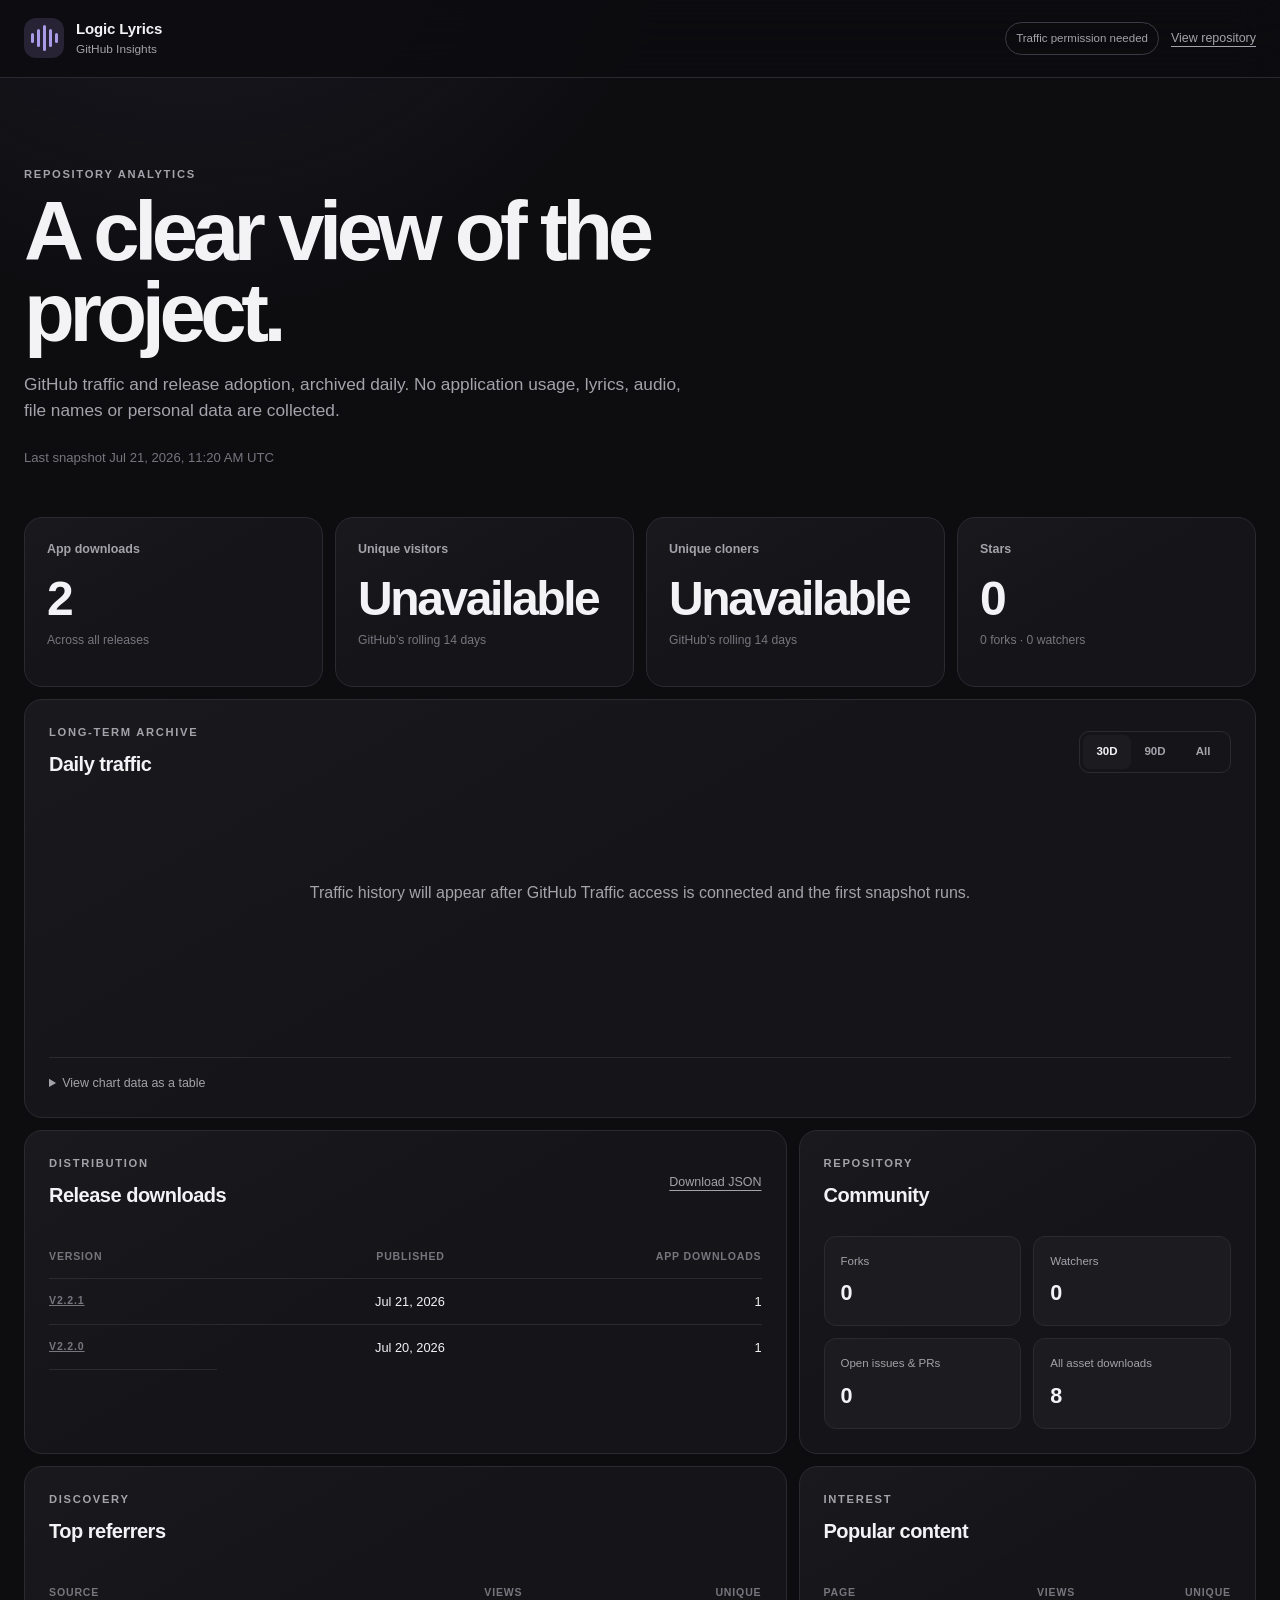
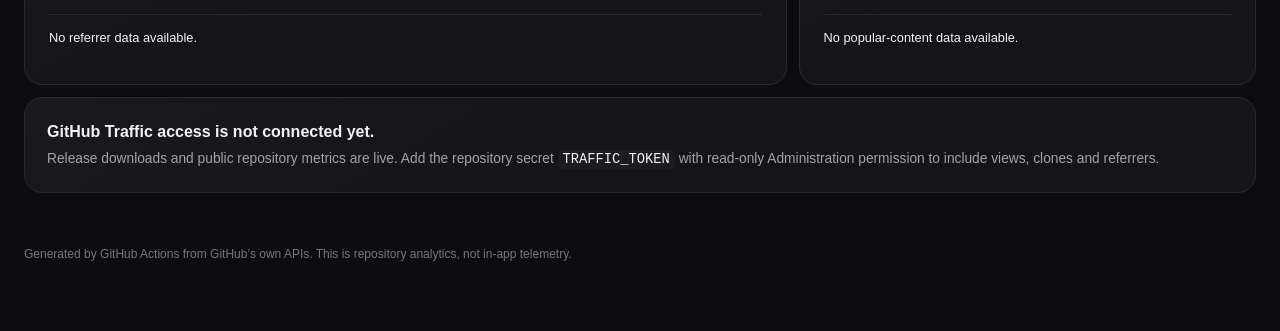
==== index.html @ 1751d68f "Update GitHub statistics" ====
<!DOCTYPE html>
<html lang="en">
<head>
  <meta charset="utf-8">
  <meta name="viewport" content="width=device-width, initial-scale=1">
  <meta name="color-scheme" content="dark light">
  <meta name="description" content="Privacy-safe GitHub statistics for Logic Lyrics.">
  <title>Logic Lyrics · GitHub Insights</title>
  <link rel="stylesheet" href="styles.css">
  <script src="dashboard.js" defer></script>
</head>
<body>
  <a class="skip-link" href="#content">Skip to dashboard</a>
  <header class="site-header">
    <div class="brand">
      <span class="brand-mark" aria-hidden="true"><i></i><i></i><i></i><i></i><i></i></span>
      <span>
        <strong>Logic Lyrics</strong>
        <small>GitHub Insights</small>
      </span>
    </div>
    <div class="header-actions">
      <span id="trafficStatus" class="status" role="status">Loading GitHub data…</span>
      <a id="repositoryLink" class="quiet-link" href="https://github.com/syb-illin/LogicLyrics">View repository</a>
    </div>
  </header>

  <main id="content">
    <section class="hero" aria-labelledby="dashboardTitle">
      <p class="eyebrow">Repository analytics</p>
      <h1 id="dashboardTitle">A clear view of the project.</h1>
      <p class="lede">GitHub traffic and release adoption, archived daily. No application usage, lyrics, audio, file names or personal data are collected.</p>
      <p id="lastUpdated" class="timestamp">Waiting for the first snapshot…</p>
    </section>

    <section class="metric-grid" aria-label="Current GitHub metrics">
      <article class="metric-card">
        <span class="metric-label">App downloads</span>
        <strong id="appDownloads" class="metric-value">—</strong>
        <span class="metric-note">Across all releases</span>
      </article>
      <article class="metric-card">
        <span class="metric-label">Unique visitors</span>
        <strong id="uniqueVisitors" class="metric-value">—</strong>
        <span class="metric-note">GitHub’s rolling 14 days</span>
      </article>
      <article class="metric-card">
        <span class="metric-label">Unique cloners</span>
        <strong id="uniqueCloners" class="metric-value">—</strong>
        <span class="metric-note">GitHub’s rolling 14 days</span>
      </article>
      <article class="metric-card">
        <span class="metric-label">Stars</span>
        <strong id="stars" class="metric-value">—</strong>
        <span id="communityNote" class="metric-note">Repository community</span>
      </article>
    </section>

    <section class="panel chart-panel" aria-labelledby="trafficHeading">
      <div class="panel-heading">
        <div>
          <p class="eyebrow">Long-term archive</p>
          <h2 id="trafficHeading">Daily traffic</h2>
        </div>
        <div class="range-control" role="group" aria-label="Traffic chart range">
          <button type="button" data-range="30" aria-pressed="true">30D</button>
          <button type="button" data-range="90" aria-pressed="false">90D</button>
          <button type="button" data-range="all" aria-pressed="false">All</button>
        </div>
      </div>
      <div id="chartEmpty" class="empty-state" hidden>
        Traffic history will appear after GitHub Traffic access is connected and the first snapshot runs.
      </div>
      <div id="chartContainer" class="chart-wrap">
        <svg id="trafficChart" viewBox="0 0 960 320" role="img" aria-labelledby="chartTitle chartDescription">
          <title id="chartTitle">Daily repository views and clones</title>
          <desc id="chartDescription">A line chart comparing GitHub page views with repository clones over time.</desc>
        </svg>
        <div class="legend" aria-hidden="true">
          <span><i class="legend-line views"></i>Views</span>
          <span><i class="legend-line clones"></i>Clones</span>
        </div>
      </div>
      <details class="data-details">
        <summary>View chart data as a table</summary>
        <div class="table-scroll">
          <table>
            <caption>Archived daily GitHub traffic</caption>
            <thead><tr><th scope="col">Date</th><th scope="col">Views</th><th scope="col">Unique visitors</th><th scope="col">Clones</th><th scope="col">Unique cloners</th></tr></thead>
            <tbody id="trafficDataRows"></tbody>
          </table>
        </div>
      </details>
    </section>

    <section class="split-grid">
      <article class="panel" aria-labelledby="releaseHeading">
        <div class="panel-heading">
          <div>
            <p class="eyebrow">Distribution</p>
            <h2 id="releaseHeading">Release downloads</h2>
          </div>
          <a class="quiet-link" href="data/dashboard.json" download>Download JSON</a>
        </div>
        <div class="table-scroll">
          <table>
            <caption class="visually-hidden">Application downloads by GitHub release</caption>
            <thead><tr><th scope="col">Version</th><th scope="col">Published</th><th scope="col">App downloads</th></tr></thead>
            <tbody id="releaseRows"></tbody>
          </table>
        </div>
      </article>

      <article class="panel" aria-labelledby="communityHeading">
        <div class="panel-heading">
          <div>
            <p class="eyebrow">Repository</p>
            <h2 id="communityHeading">Community</h2>
          </div>
        </div>
        <dl class="definition-grid">
          <div><dt>Forks</dt><dd id="forks">—</dd></div>
          <div><dt>Watchers</dt><dd id="watchers">—</dd></div>
          <div><dt>Open issues &amp; PRs</dt><dd id="openIssues">—</dd></div>
          <div><dt>All asset downloads</dt><dd id="allDownloads">—</dd></div>
        </dl>
      </article>
    </section>

    <section class="split-grid">
      <article class="panel" aria-labelledby="referrerHeading">
        <div class="panel-heading"><div><p class="eyebrow">Discovery</p><h2 id="referrerHeading">Top referrers</h2></div></div>
        <div class="table-scroll">
          <table>
            <caption class="visually-hidden">Top sources sending visitors to the repository</caption>
            <thead><tr><th scope="col">Source</th><th scope="col">Views</th><th scope="col">Unique</th></tr></thead>
            <tbody id="referrerRows"></tbody>
          </table>
        </div>
      </article>

      <article class="panel" aria-labelledby="contentHeading">
        <div class="panel-heading"><div><p class="eyebrow">Interest</p><h2 id="contentHeading">Popular content</h2></div></div>
        <div class="table-scroll">
          <table>
            <caption class="visually-hidden">Most viewed repository pages</caption>
            <thead><tr><th scope="col">Page</th><th scope="col">Views</th><th scope="col">Unique</th></tr></thead>
            <tbody id="pathRows"></tbody>
          </table>
        </div>
      </article>
    </section>

    <aside id="permissionNotice" class="notice" hidden aria-labelledby="permissionTitle">
      <div>
        <strong id="permissionTitle">GitHub Traffic access is not connected yet.</strong>
        <p>Release downloads and public repository metrics are live. Add the repository secret <code>TRAFFIC_TOKEN</code> with read-only Administration permission to include views, clones and referrers.</p>
      </div>
    </aside>
  </main>

  <footer>
    <p>Generated by GitHub Actions from GitHub’s own APIs. This is repository analytics, not in-app telemetry.</p>
  </footer>

  <noscript><p class="noscript">JavaScript is required to render the dashboard. The raw metrics remain available in <a href="data/dashboard.json">dashboard.json</a>.</p></noscript>
</body>
</html>
---- styles.css ----
:root {
  color-scheme: dark;
  --background: #0d0d10;
  --surface: #151519;
  --surface-raised: #1b1b20;
  --line: #2a2a31;
  --line-strong: #3b3b44;
  --text: #f3f2f4;
  --muted: #a4a2aa;
  --subtle: #77757e;
  --accent: #a99be8;
  --accent-soft: #272335;
  --second: #8aadb2;
  --focus: #d7d0ff;
  --radius: 18px;
  --max-width: 1240px;
  font-family: Inter, ui-sans-serif, -apple-system, BlinkMacSystemFont, "SF Pro Text", "Segoe UI", sans-serif;
  font-synthesis: none;
}

* { box-sizing: border-box; }
html { background: var(--background); }
body {
  margin: 0;
  min-width: 320px;
  background:
    radial-gradient(circle at 15% -10%, rgba(169, 155, 232, .11), transparent 32rem),
    var(--background);
  color: var(--text);
  line-height: 1.5;
}
a { color: inherit; }
button, a { -webkit-tap-highlight-color: transparent; }
:focus-visible { outline: 3px solid var(--focus); outline-offset: 3px; }

.skip-link {
  position: fixed;
  z-index: 20;
  top: 12px;
  left: 12px;
  padding: 10px 14px;
  transform: translateY(-160%);
  border-radius: 10px;
  background: var(--text);
  color: var(--background);
}
.skip-link:focus { transform: translateY(0); }

.site-header {
  display: flex;
  align-items: center;
  justify-content: space-between;
  min-height: 78px;
  padding: 0 max(24px, calc((100vw - var(--max-width)) / 2));
  border-bottom: 1px solid var(--line);
  background: rgba(13, 13, 16, .84);
  backdrop-filter: blur(20px);
}
.brand, .header-actions { display: flex; align-items: center; gap: 12px; }
.brand strong, .brand small { display: block; }
.brand strong { font-size: .94rem; letter-spacing: -.01em; }
.brand small { color: var(--muted); font-size: .74rem; }
.brand-mark {
  display: flex;
  align-items: center;
  justify-content: center;
  gap: 3px;
  width: 40px;
  height: 40px;
  border-radius: 12px;
  background: var(--accent-soft);
}
.brand-mark i { display: block; width: 3px; border-radius: 3px; background: var(--accent); }
.brand-mark i:nth-child(1), .brand-mark i:nth-child(5) { height: 10px; }
.brand-mark i:nth-child(2), .brand-mark i:nth-child(4) { height: 18px; }
.brand-mark i:nth-child(3) { height: 26px; }

main { width: min(calc(100% - 48px), var(--max-width)); margin: 0 auto; }
.hero { max-width: 760px; padding: 88px 0 50px; }
.eyebrow {
  margin: 0 0 8px;
  color: var(--muted);
  font-size: .7rem;
  font-weight: 700;
  letter-spacing: .15em;
  text-transform: uppercase;
}
h1, h2, p { margin-top: 0; }
h1 { margin-bottom: 18px; font-size: clamp(2.5rem, 7vw, 5.2rem); line-height: .98; letter-spacing: -.065em; }
h2 { margin-bottom: 0; font-size: 1.25rem; letter-spacing: -.025em; }
.lede { max-width: 680px; margin-bottom: 24px; color: var(--muted); font-size: 1.08rem; }
.timestamp { margin: 0; color: var(--subtle); font-size: .82rem; }

.metric-grid { display: grid; grid-template-columns: repeat(4, 1fr); gap: 12px; margin-bottom: 12px; }
.metric-card, .panel, .notice {
  border: 1px solid var(--line);
  border-radius: var(--radius);
  background: linear-gradient(150deg, rgba(255, 255, 255, .02), transparent 48%), var(--surface);
}
.metric-card { min-height: 170px; padding: 22px; }
.metric-label, .metric-note { display: block; }
.metric-label { color: var(--muted); font-size: .78rem; font-weight: 650; }
.metric-value { display: block; margin: 16px 0 8px; font-size: clamp(2rem, 4vw, 3rem); line-height: 1; letter-spacing: -.05em; }
.metric-note { color: var(--subtle); font-size: .76rem; }

.panel { padding: 24px; }
.chart-panel { margin-bottom: 12px; }
.panel-heading { display: flex; align-items: center; justify-content: space-between; gap: 20px; margin-bottom: 26px; }
.quiet-link { color: var(--muted); font-size: .78rem; text-underline-offset: 4px; }
.quiet-link:hover { color: var(--text); }
.status {
  padding: 7px 10px;
  border: 1px solid var(--line-strong);
  border-radius: 999px;
  color: var(--muted);
  font-size: .72rem;
  white-space: nowrap;
}
.status.connected { border-color: #55515f; color: var(--text); }

.range-control { display: flex; padding: 3px; border: 1px solid var(--line); border-radius: 10px; }
.range-control button {
  min-width: 48px;
  min-height: 34px;
  border: 0;
  border-radius: 7px;
  background: transparent;
  color: var(--muted);
  cursor: pointer;
  font: inherit;
  font-size: .72rem;
  font-weight: 700;
}
.range-control button[aria-pressed="true"] { background: var(--surface-raised); color: var(--text); }
.chart-wrap { min-height: 330px; }
#trafficChart { display: block; width: 100%; height: auto; overflow: visible; }
.grid-line { stroke: var(--line); stroke-width: 1; }
.axis-label { fill: var(--subtle); font-size: 12px; }
.traffic-line { fill: none; stroke-linecap: round; stroke-linejoin: round; stroke-width: 3; vector-effect: non-scaling-stroke; }
.traffic-line.views { stroke: var(--accent); }
.traffic-line.clones { stroke: var(--second); }
.legend { display: flex; justify-content: center; gap: 22px; color: var(--muted); font-size: .75rem; }
.legend span { display: inline-flex; align-items: center; gap: 7px; }
.legend-line { width: 18px; height: 3px; border-radius: 3px; }
.legend-line.views { background: var(--accent); }
.legend-line.clones { background: var(--second); }
.empty-state { min-height: 230px; padding: 76px 24px; color: var(--muted); text-align: center; }

.split-grid { display: grid; grid-template-columns: 1.25fr .75fr; gap: 12px; margin-bottom: 12px; }
.definition-grid { display: grid; grid-template-columns: 1fr 1fr; gap: 12px; margin: 0; }
.definition-grid div { padding: 16px; border: 1px solid var(--line); border-radius: 12px; background: var(--surface-raised); }
.definition-grid dt { color: var(--muted); font-size: .72rem; }
.definition-grid dd { margin: 7px 0 0; font-size: 1.35rem; font-weight: 700; letter-spacing: -.04em; }

.table-scroll { overflow-x: auto; }
table { width: 100%; border-collapse: collapse; font-size: .8rem; }
caption { padding: 8px; text-align: left; }
th { color: var(--subtle); font-size: .66rem; letter-spacing: .08em; text-transform: uppercase; }
th, td { padding: 13px 10px; border-bottom: 1px solid var(--line); text-align: right; white-space: nowrap; }
th:first-child, td:first-child { padding-left: 0; text-align: left; }
th:last-child, td:last-child { padding-right: 0; }
tbody tr:last-child td { border-bottom: 0; }
td a { text-decoration-color: var(--line-strong); text-underline-offset: 4px; }
.data-details { margin-top: 22px; border-top: 1px solid var(--line); padding-top: 16px; }
.data-details summary { color: var(--muted); cursor: pointer; font-size: .78rem; }

.notice { display: flex; gap: 20px; margin: 12px 0; padding: 22px; }
.notice strong { display: block; margin-bottom: 5px; }
.notice p { margin: 0; color: var(--muted); font-size: .86rem; }
code { padding: 2px 5px; border-radius: 5px; background: var(--surface-raised); color: var(--text); }
footer { width: min(calc(100% - 48px), var(--max-width)); margin: 0 auto; padding: 40px 0 56px; color: var(--subtle); font-size: .75rem; }
.noscript { margin: 20px; padding: 16px; border: 1px solid var(--line); }
.visually-hidden { position: absolute; width: 1px; height: 1px; padding: 0; margin: -1px; overflow: hidden; clip: rect(0, 0, 0, 0); white-space: nowrap; border: 0; }

@media (max-width: 880px) {
  .metric-grid { grid-template-columns: repeat(2, 1fr); }
  .split-grid { grid-template-columns: 1fr; }
}
@media (max-width: 620px) {
  .site-header { align-items: flex-start; padding: 16px 20px; }
  .header-actions { align-items: flex-end; flex-direction: column; }
  main, footer { width: min(calc(100% - 28px), var(--max-width)); }
  .hero { padding-top: 64px; }
  .metric-grid { grid-template-columns: 1fr; }
  .metric-card { min-height: 140px; }
  .panel { padding: 18px; }
  .panel-heading { align-items: flex-start; }
  .definition-grid { grid-template-columns: 1fr; }
}
@media (prefers-reduced-motion: reduce) {
  *, *::before, *::after { scroll-behavior: auto !important; transition: none !important; animation: none !important; }
}
@media (prefers-contrast: more) {
  :root { --line: #64646e; --muted: #cfccd3; --subtle: #b5b2ba; }
}
@media print {
  :root { color-scheme: light; --background: #fff; --surface: #fff; --surface-raised: #f5f5f5; --line: #ccc; --text: #111; --muted: #444; --subtle: #666; }
  body { background: #fff; }
  .site-header { position: static; background: #fff; }
  .range-control, .quiet-link { display: none; }
}
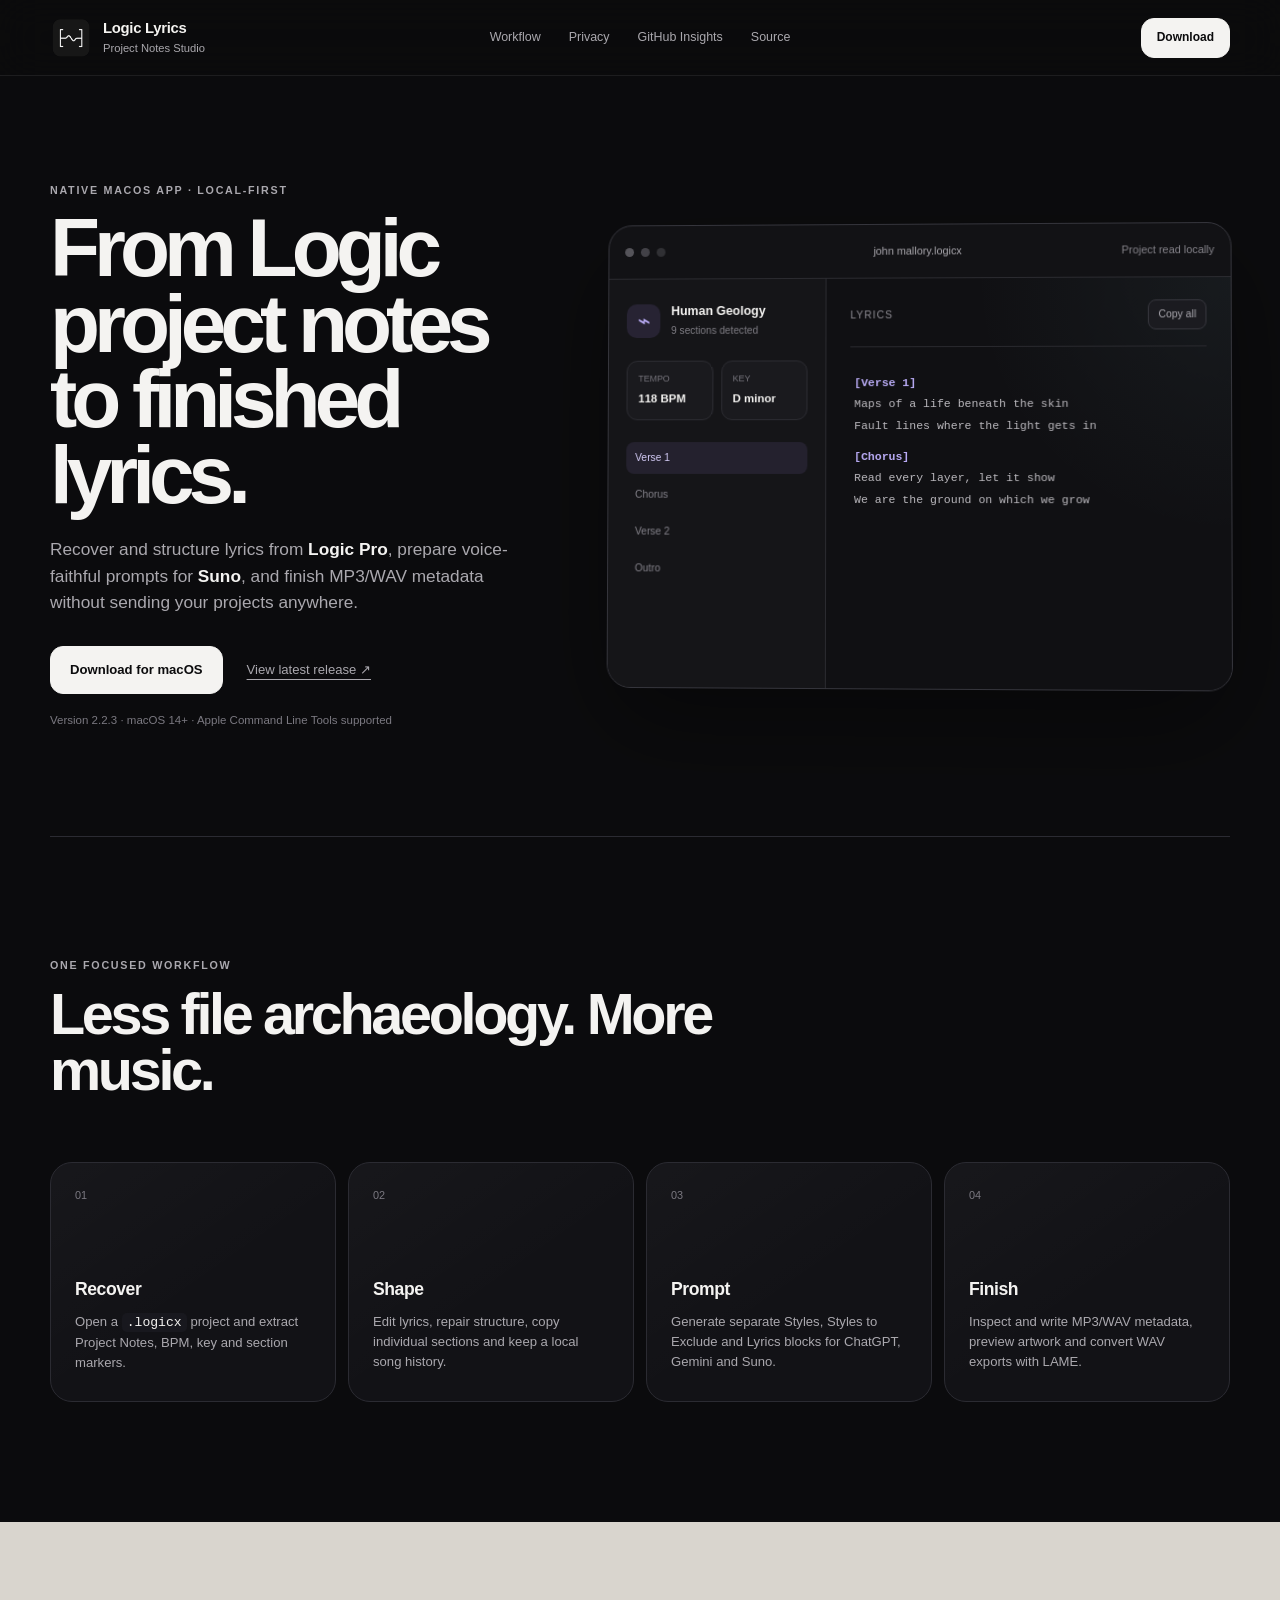
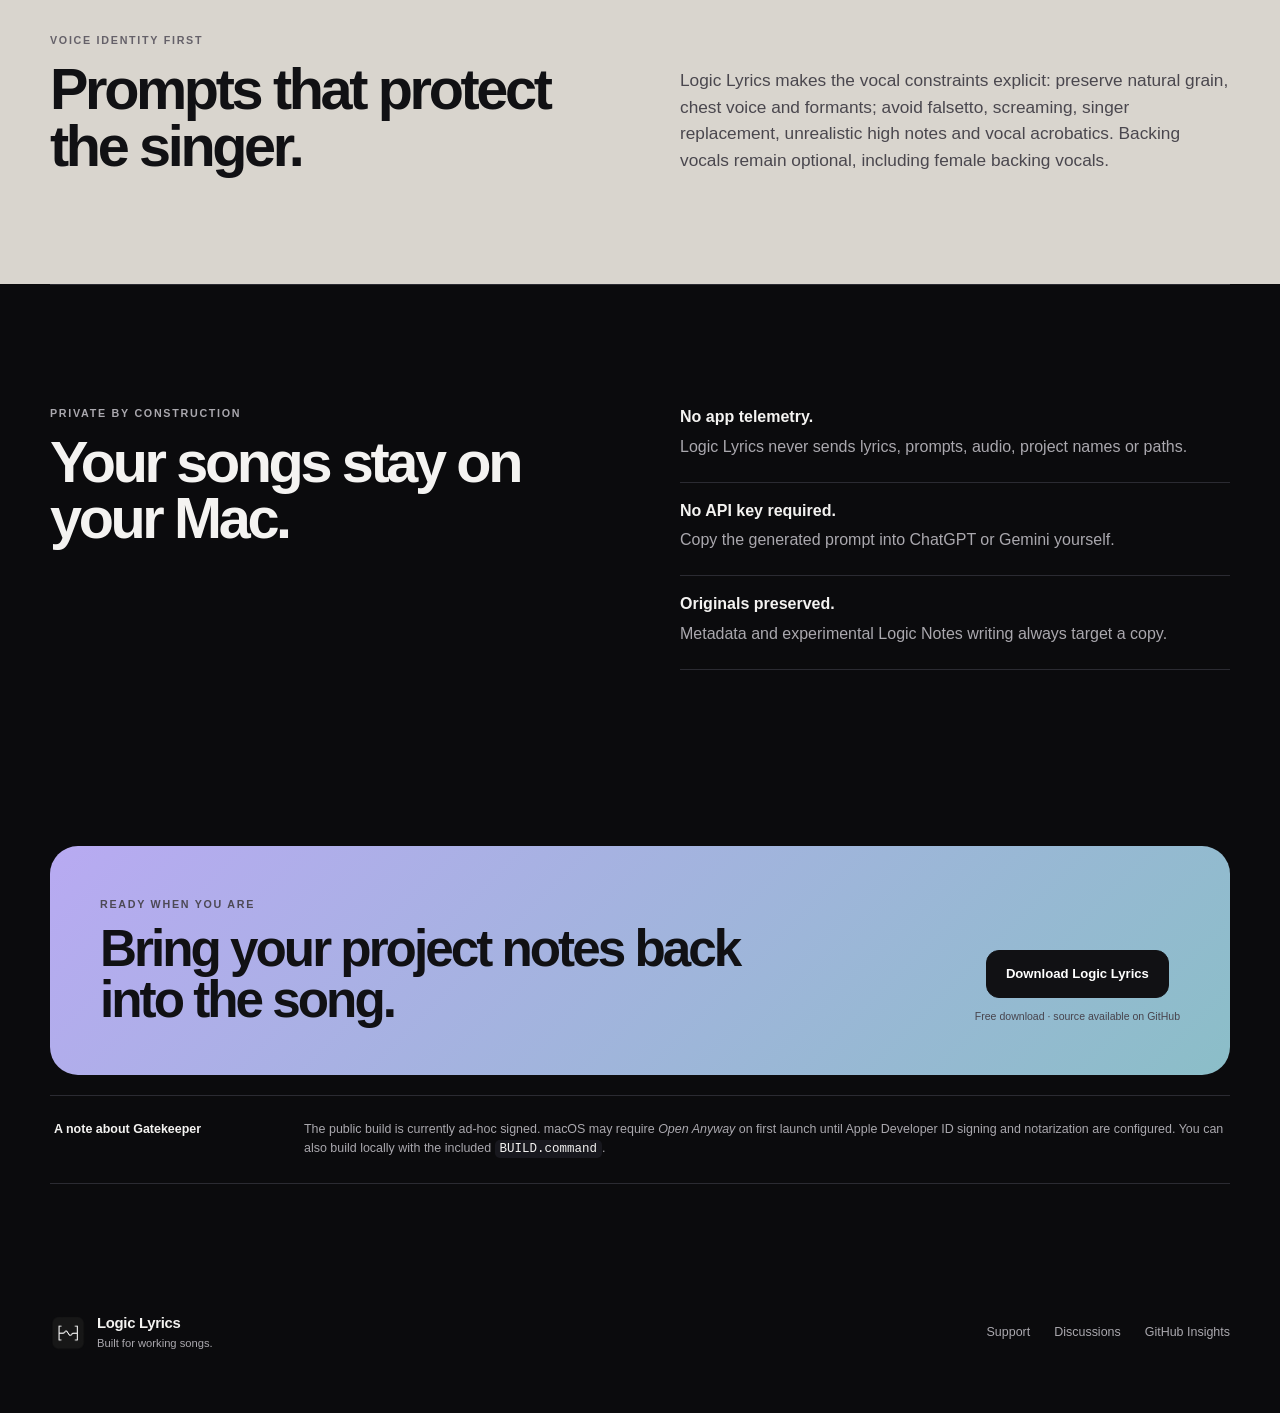
==== commit 798d3517: "Update GitHub statistics" ====
--- a/index.html
+++ b/index.html
@@ -1,168 +1,147 @@
-<!DOCTYPE html>
+<!doctype html>
 <html lang="en">
 <head>
   <meta charset="utf-8">
   <meta name="viewport" content="width=device-width, initial-scale=1">
-  <meta name="color-scheme" content="dark light">
-  <meta name="description" content="Privacy-safe GitHub statistics for Logic Lyrics.">
-  <title>Logic Lyrics · GitHub Insights</title>
-  <link rel="stylesheet" href="styles.css">
-  <script src="dashboard.js" defer></script>
+  <meta name="theme-color" content="#0b0b0d">
+  <meta name="description" content="Logic Lyrics is a private, native macOS studio for recovering and structuring Logic Pro project notes, preparing Suno prompts, and tagging audio exports.">
+  <meta property="og:type" content="website">
+  <meta property="og:title" content="Logic Lyrics — Project Notes Studio for macOS">
+  <meta property="og:description" content="Recover lyrics from Logic Pro projects, prepare voice-faithful Suno prompts, and finish MP3/WAV metadata locally.">
+  <meta property="og:url" content="https://syb-illin.github.io/LogicLyrics/">
+  <meta property="og:image" content="https://syb-illin.github.io/LogicLyrics/assets/social-preview.png">
+  <meta name="twitter:card" content="summary_large_image">
+  <title>Logic Lyrics — Project Notes Studio for macOS</title>
+  <link rel="icon" href="assets/app-icon.png">
+  <link rel="stylesheet" href="product.css">
+  <script type="application/ld+json">
+  {
+    "@context": "https://schema.org",
+    "@type": "SoftwareApplication",
+    "name": "Logic Lyrics",
+    "applicationCategory": "MultimediaApplication",
+    "operatingSystem": "macOS 14 or later",
+    "softwareVersion": "2.2.3",
+    "downloadUrl": "https://github.com/syb-illin/LogicLyrics/releases/latest/download/LogicLyrics.app.zip",
+    "codeRepository": "https://github.com/syb-illin/LogicLyrics",
+    "description": "A native macOS studio for Logic Pro project notes, lyrics, Suno prompts, and audio metadata."
+  }
+  </script>
 </head>
 <body>
-  <a class="skip-link" href="#content">Skip to dashboard</a>
+  <a class="skip-link" href="#main">Skip to content</a>
+
   <header class="site-header">
-    <div class="brand">
-      <span class="brand-mark" aria-hidden="true"><i></i><i></i><i></i><i></i><i></i></span>
-      <span>
-        <strong>Logic Lyrics</strong>
-        <small>GitHub Insights</small>
-      </span>
-    </div>
-    <div class="header-actions">
-      <span id="trafficStatus" class="status" role="status">Loading GitHub data…</span>
-      <a id="repositoryLink" class="quiet-link" href="https://github.com/syb-illin/LogicLyrics">View repository</a>
-    </div>
+    <a class="brand" href="#top" aria-label="Logic Lyrics home">
+      <img src="assets/app-icon.png" alt="" width="42" height="42">
+      <span><strong>Logic Lyrics</strong><small>Project Notes Studio</small></span>
+    </a>
+    <nav aria-label="Primary navigation">
+      <a href="#workflow">Workflow</a>
+      <a href="#privacy">Privacy</a>
+      <a href="stats/">GitHub Insights</a>
+      <a href="https://github.com/syb-illin/LogicLyrics">Source</a>
+    </nav>
+    <a class="button button-small" href="https://github.com/syb-illin/LogicLyrics/releases/latest/download/LogicLyrics.app.zip">Download</a>
   </header>
 
-  <main id="content">
-    <section class="hero" aria-labelledby="dashboardTitle">
-      <p class="eyebrow">Repository analytics</p>
-      <h1 id="dashboardTitle">A clear view of the project.</h1>
-      <p class="lede">GitHub traffic and release adoption, archived daily. No application usage, lyrics, audio, file names or personal data are collected.</p>
-      <p id="lastUpdated" class="timestamp">Waiting for the first snapshot…</p>
+  <main id="main">
+    <section id="top" class="hero" aria-labelledby="hero-title">
+      <div class="hero-copy">
+        <p class="eyebrow">Native macOS app · local-first</p>
+        <h1 id="hero-title">From Logic project notes to finished lyrics.</h1>
+        <p class="lede">Recover and structure lyrics from <strong>Logic Pro</strong>, prepare voice-faithful prompts for <strong>Suno</strong>, and finish MP3/WAV metadata without sending your projects anywhere.</p>
+        <div class="hero-actions">
+          <a class="button" href="https://github.com/syb-illin/LogicLyrics/releases/latest/download/LogicLyrics.app.zip">Download for macOS</a>
+          <a class="text-link" href="https://github.com/syb-illin/LogicLyrics/releases/latest">View latest release <span aria-hidden="true">↗</span></a>
+        </div>
+        <p class="requirements">Version 2.2.3 · macOS 14+ · Apple Command Line Tools supported</p>
+      </div>
+
+      <div class="studio-preview" aria-label="Logic Lyrics workflow preview">
+        <div class="preview-toolbar">
+          <span class="traffic-lights" aria-hidden="true"><i></i><i></i><i></i></span>
+          <span>john mallory.logicx</span>
+          <span class="project-state">Project read locally</span>
+        </div>
+        <div class="preview-grid">
+          <div class="project-panel">
+            <div class="project-head">
+              <span class="project-icon" aria-hidden="true">⌁</span>
+              <div><strong>Human Geology</strong><small>9 sections detected</small></div>
+            </div>
+            <dl>
+              <div><dt>Tempo</dt><dd>118 BPM</dd></div>
+              <div><dt>Key</dt><dd>D minor</dd></div>
+            </dl>
+            <div class="section-list" aria-hidden="true">
+              <span class="active">Verse 1</span><span>Chorus</span><span>Verse 2</span><span>Outro</span>
+            </div>
+          </div>
+          <div class="lyrics-panel">
+            <div class="panel-label"><span>Lyrics</span><span class="mock-button" aria-hidden="true">Copy all</span></div>
+            <div class="lyric-lines" aria-hidden="true">
+              <strong>[Verse 1]</strong>
+              <span>Maps of a life beneath the skin</span>
+              <span>Fault lines where the light gets in</span>
+              <span class="space"></span>
+              <strong>[Chorus]</strong>
+              <span>Read every layer, let it show</span>
+              <span>We are the ground on which we grow</span>
+            </div>
+          </div>
+        </div>
+      </div>
     </section>
 
-    <section class="metric-grid" aria-label="Current GitHub metrics">
-      <article class="metric-card">
-        <span class="metric-label">App downloads</span>
-        <strong id="appDownloads" class="metric-value">—</strong>
-        <span class="metric-note">Across all releases</span>
-      </article>
-      <article class="metric-card">
-        <span class="metric-label">Unique visitors</span>
-        <strong id="uniqueVisitors" class="metric-value">—</strong>
-        <span class="metric-note">GitHub’s rolling 14 days</span>
-      </article>
-      <article class="metric-card">
-        <span class="metric-label">Unique cloners</span>
-        <strong id="uniqueCloners" class="metric-value">—</strong>
-        <span class="metric-note">GitHub’s rolling 14 days</span>
-      </article>
-      <article class="metric-card">
-        <span class="metric-label">Stars</span>
-        <strong id="stars" class="metric-value">—</strong>
-        <span id="communityNote" class="metric-note">Repository community</span>
-      </article>
+    <section id="workflow" class="section" aria-labelledby="workflow-title">
+      <p class="eyebrow">One focused workflow</p>
+      <h2 id="workflow-title">Less file archaeology. More music.</h2>
+      <div class="feature-grid">
+        <article><span class="index">01</span><h3>Recover</h3><p>Open a <code>.logicx</code> project and extract Project Notes, BPM, key and section markers.</p></article>
+        <article><span class="index">02</span><h3>Shape</h3><p>Edit lyrics, repair structure, copy individual sections and keep a local song history.</p></article>
+        <article><span class="index">03</span><h3>Prompt</h3><p>Generate separate Styles, Styles to Exclude and Lyrics blocks for ChatGPT, Gemini and Suno.</p></article>
+        <article><span class="index">04</span><h3>Finish</h3><p>Inspect and write MP3/WAV metadata, preview artwork and convert WAV exports with LAME.</p></article>
+      </div>
     </section>
 
-    <section class="panel chart-panel" aria-labelledby="trafficHeading">
-      <div class="panel-heading">
-        <div>
-          <p class="eyebrow">Long-term archive</p>
-          <h2 id="trafficHeading">Daily traffic</h2>
-        </div>
-        <div class="range-control" role="group" aria-label="Traffic chart range">
-          <button type="button" data-range="30" aria-pressed="true">30D</button>
-          <button type="button" data-range="90" aria-pressed="false">90D</button>
-          <button type="button" data-range="all" aria-pressed="false">All</button>
-        </div>
+    <section class="voice-section" aria-labelledby="voice-title">
+      <div>
+        <p class="eyebrow">Voice identity first</p>
+        <h2 id="voice-title">Prompts that protect the singer.</h2>
       </div>
-      <div id="chartEmpty" class="empty-state" hidden>
-        Traffic history will appear after GitHub Traffic access is connected and the first snapshot runs.
-      </div>
-      <div id="chartContainer" class="chart-wrap">
-        <svg id="trafficChart" viewBox="0 0 960 320" role="img" aria-labelledby="chartTitle chartDescription">
-          <title id="chartTitle">Daily repository views and clones</title>
-          <desc id="chartDescription">A line chart comparing GitHub page views with repository clones over time.</desc>
-        </svg>
-        <div class="legend" aria-hidden="true">
-          <span><i class="legend-line views"></i>Views</span>
-          <span><i class="legend-line clones"></i>Clones</span>
-        </div>
-      </div>
-      <details class="data-details">
-        <summary>View chart data as a table</summary>
-        <div class="table-scroll">
-          <table>
-            <caption>Archived daily GitHub traffic</caption>
-            <thead><tr><th scope="col">Date</th><th scope="col">Views</th><th scope="col">Unique visitors</th><th scope="col">Clones</th><th scope="col">Unique cloners</th></tr></thead>
-            <tbody id="trafficDataRows"></tbody>
-          </table>
-        </div>
-      </details>
+      <p>Logic Lyrics makes the vocal constraints explicit: preserve natural grain, chest voice and formants; avoid falsetto, screaming, singer replacement, unrealistic high notes and vocal acrobatics. Backing vocals remain optional, including female backing vocals.</p>
     </section>
 
-    <section class="split-grid">
-      <article class="panel" aria-labelledby="releaseHeading">
-        <div class="panel-heading">
-          <div>
-            <p class="eyebrow">Distribution</p>
-            <h2 id="releaseHeading">Release downloads</h2>
-          </div>
-          <a class="quiet-link" href="data/dashboard.json" download>Download JSON</a>
-        </div>
-        <div class="table-scroll">
-          <table>
-            <caption class="visually-hidden">Application downloads by GitHub release</caption>
-            <thead><tr><th scope="col">Version</th><th scope="col">Published</th><th scope="col">App downloads</th></tr></thead>
-            <tbody id="releaseRows"></tbody>
-          </table>
-        </div>
-      </article>
-
-      <article class="panel" aria-labelledby="communityHeading">
-        <div class="panel-heading">
-          <div>
-            <p class="eyebrow">Repository</p>
-            <h2 id="communityHeading">Community</h2>
-          </div>
-        </div>
-        <dl class="definition-grid">
-          <div><dt>Forks</dt><dd id="forks">—</dd></div>
-          <div><dt>Watchers</dt><dd id="watchers">—</dd></div>
-          <div><dt>Open issues &amp; PRs</dt><dd id="openIssues">—</dd></div>
-          <div><dt>All asset downloads</dt><dd id="allDownloads">—</dd></div>
-        </dl>
-      </article>
+    <section id="privacy" class="section privacy" aria-labelledby="privacy-title">
+      <div>
+        <p class="eyebrow">Private by construction</p>
+        <h2 id="privacy-title">Your songs stay on your Mac.</h2>
+      </div>
+      <div class="privacy-list">
+        <p><strong>No app telemetry.</strong> Logic Lyrics never sends lyrics, prompts, audio, project names or paths.</p>
+        <p><strong>No API key required.</strong> Copy the generated prompt into ChatGPT or Gemini yourself.</p>
+        <p><strong>Originals preserved.</strong> Metadata and experimental Logic Notes writing always target a copy.</p>
+      </div>
     </section>
 
-    <section class="split-grid">
-      <article class="panel" aria-labelledby="referrerHeading">
-        <div class="panel-heading"><div><p class="eyebrow">Discovery</p><h2 id="referrerHeading">Top referrers</h2></div></div>
-        <div class="table-scroll">
-          <table>
-            <caption class="visually-hidden">Top sources sending visitors to the repository</caption>
-            <thead><tr><th scope="col">Source</th><th scope="col">Views</th><th scope="col">Unique</th></tr></thead>
-            <tbody id="referrerRows"></tbody>
-          </table>
-        </div>
-      </article>
-
-      <article class="panel" aria-labelledby="contentHeading">
-        <div class="panel-heading"><div><p class="eyebrow">Interest</p><h2 id="contentHeading">Popular content</h2></div></div>
-        <div class="table-scroll">
-          <table>
-            <caption class="visually-hidden">Most viewed repository pages</caption>
-            <thead><tr><th scope="col">Page</th><th scope="col">Views</th><th scope="col">Unique</th></tr></thead>
-            <tbody id="pathRows"></tbody>
-          </table>
-        </div>
-      </article>
+    <section class="download-card" aria-labelledby="download-title">
+      <div><p class="eyebrow">Ready when you are</p><h2 id="download-title">Bring your project notes back into the song.</h2></div>
+      <div class="download-actions">
+        <a class="button button-light" href="https://github.com/syb-illin/LogicLyrics/releases/latest/download/LogicLyrics.app.zip">Download Logic Lyrics</a>
+        <small>Free download · source available on GitHub</small>
+      </div>
     </section>
 
-    <aside id="permissionNotice" class="notice" hidden aria-labelledby="permissionTitle">
-      <div>
-        <strong id="permissionTitle">GitHub Traffic access is not connected yet.</strong>
-        <p>Release downloads and public repository metrics are live. Add the repository secret <code>TRAFFIC_TOKEN</code> with read-only Administration permission to include views, clones and referrers.</p>
-      </div>
+    <aside class="gatekeeper-note" aria-labelledby="gatekeeper-title">
+      <strong id="gatekeeper-title">A note about Gatekeeper</strong>
+      <p>The public build is currently ad-hoc signed. macOS may require <em>Open Anyway</em> on first launch until Apple Developer ID signing and notarization are configured. You can also build locally with the included <code>BUILD.command</code>.</p>
     </aside>
   </main>
 
   <footer>
-    <p>Generated by GitHub Actions from GitHub’s own APIs. This is repository analytics, not in-app telemetry.</p>
+    <div class="brand footer-brand"><img src="assets/app-icon.png" alt="" width="36" height="36"><span><strong>Logic Lyrics</strong><small>Built for working songs.</small></span></div>
+    <div class="footer-links"><a href="https://github.com/syb-illin/LogicLyrics/issues">Support</a><a href="https://github.com/syb-illin/LogicLyrics/discussions">Discussions</a><a href="stats/">GitHub Insights</a></div>
   </footer>
-
-  <noscript><p class="noscript">JavaScript is required to render the dashboard. The raw metrics remain available in <a href="data/dashboard.json">dashboard.json</a>.</p></noscript>
 </body>
 </html>
--- a/product.css
+++ b/product.css
@@ -0,0 +1,148 @@
+:root {
+  color-scheme: dark;
+  --bg: #0b0b0d;
+  --surface: #121216;
+  --surface-2: #18181e;
+  --line: #2b2b32;
+  --text: #f4f3f1;
+  --muted: #aaa8ae;
+  --quiet: #7b7981;
+  --violet: #b9abf5;
+  --cyan: #8fc6d0;
+  --focus: #ded7ff;
+  --radius: 22px;
+  --max: 1180px;
+  font-family: Inter, ui-sans-serif, -apple-system, BlinkMacSystemFont, "SF Pro Text", "Segoe UI", sans-serif;
+  font-synthesis: none;
+}
+
+* { box-sizing: border-box; }
+html { background: var(--bg); scroll-behavior: smooth; }
+body { margin: 0; min-width: 320px; background: var(--bg); color: var(--text); line-height: 1.55; }
+a { color: inherit; }
+button, a { -webkit-tap-highlight-color: transparent; }
+:focus-visible { outline: 3px solid var(--focus); outline-offset: 4px; }
+
+.skip-link { position: fixed; z-index: 20; top: 12px; left: 12px; padding: 10px 14px; transform: translateY(-180%); border-radius: 10px; background: var(--text); color: var(--bg); }
+.skip-link:focus { transform: translateY(0); }
+
+.site-header { position: sticky; z-index: 10; top: 0; display: grid; grid-template-columns: 1fr auto 1fr; align-items: center; min-height: 76px; padding: 0 max(24px, calc((100vw - var(--max)) / 2)); border-bottom: 1px solid rgba(255,255,255,.08); background: rgba(11,11,13,.82); backdrop-filter: blur(22px); }
+.brand { display: inline-flex; align-items: center; gap: 11px; width: fit-content; text-decoration: none; }
+.brand img { border-radius: 11px; }
+.brand strong, .brand small { display: block; }
+.brand strong { font-size: .93rem; letter-spacing: -.02em; }
+.brand small { color: var(--muted); font-size: .7rem; }
+nav { display: flex; gap: 28px; }
+nav a, .footer-links a { color: var(--muted); font-size: .78rem; text-decoration: none; }
+nav a:hover, .footer-links a:hover { color: var(--text); }
+.site-header > .button { justify-self: end; }
+
+main, footer { width: min(calc(100% - 48px), var(--max)); margin: 0 auto; }
+.hero { display: grid; grid-template-columns: .88fr 1.12fr; align-items: center; gap: 64px; min-height: 760px; padding: 90px 0; }
+.hero::before { position: absolute; z-index: -1; top: 20px; left: 50%; width: min(900px, 80vw); height: 520px; transform: translateX(-25%); border-radius: 50%; background: radial-gradient(circle, rgba(185,171,245,.105), transparent 64%); content: ""; filter: blur(12px); }
+.eyebrow { margin: 0 0 12px; color: var(--muted); font-size: .67rem; font-weight: 760; letter-spacing: .16em; text-transform: uppercase; }
+h1, h2, h3, p { margin-top: 0; }
+h1 { max-width: 600px; margin-bottom: 24px; font-size: clamp(3.3rem, 6.4vw, 6.3rem); line-height: .92; letter-spacing: -.073em; }
+h2 { max-width: 760px; margin-bottom: 0; font-size: clamp(2.2rem, 4.5vw, 4.25rem); line-height: .98; letter-spacing: -.058em; }
+h3 { margin-bottom: 8px; font-size: 1.1rem; letter-spacing: -.025em; }
+.lede { max-width: 575px; margin-bottom: 30px; color: var(--muted); font-size: 1.08rem; }
+.lede strong { color: var(--text); font-weight: 620; }
+.hero-actions { display: flex; align-items: center; gap: 24px; }
+.button { display: inline-flex; align-items: center; justify-content: center; min-height: 48px; padding: 0 19px; border: 1px solid var(--text); border-radius: 13px; background: var(--text); color: var(--bg); font-size: .82rem; font-weight: 760; text-decoration: none; transition: transform .18s ease, background .18s ease; }
+.button:hover { transform: translateY(-2px); background: #fff; }
+.button-small { min-height: 40px; padding: 0 15px; font-size: .75rem; }
+.text-link { color: var(--muted); font-size: .82rem; text-underline-offset: 5px; }
+.requirements { margin: 18px 0 0; color: var(--quiet); font-size: .72rem; }
+
+.studio-preview { overflow: hidden; border: 1px solid #35353c; border-radius: 24px; background: #121215; box-shadow: 0 38px 100px rgba(0,0,0,.42); transform: perspective(1400px) rotateY(-2deg) rotateX(1deg); }
+.preview-toolbar { display: grid; grid-template-columns: 1fr auto 1fr; align-items: center; min-height: 54px; padding: 0 16px; border-bottom: 1px solid #2b2b30; color: #aaa8ae; font-size: .68rem; }
+.traffic-lights { display: flex; gap: 7px; }
+.traffic-lights i { width: 9px; height: 9px; border-radius: 50%; background: #55545a; }
+.traffic-lights i:nth-child(2) { opacity: .72; }
+.traffic-lights i:nth-child(3) { opacity: .45; }
+.project-state { justify-self: end; color: #85838a; }
+.preview-grid { display: grid; grid-template-columns: 220px 1fr; min-height: 410px; }
+.project-panel { padding: 23px 18px; border-right: 1px solid #2b2b30; background: #151518; }
+.project-head { display: flex; align-items: center; gap: 11px; }
+.project-head strong, .project-head small { display: block; }
+.project-head strong { font-size: .78rem; }
+.project-head small { margin-top: 2px; color: #7f7d84; font-size: .64rem; }
+.project-icon { display: grid; width: 34px; height: 34px; place-items: center; border-radius: 10px; background: #272333; color: var(--violet); font-size: 1.35rem; }
+dl { display: grid; grid-template-columns: 1fr 1fr; gap: 8px; margin: 22px 0; }
+dl div { padding: 11px; border: 1px solid #2c2c32; border-radius: 11px; background: #1a1a1e; }
+dt { color: #77757d; font-size: .56rem; text-transform: uppercase; }
+dd { margin: 4px 0 0; font-size: .72rem; font-weight: 700; }
+.section-list { display: grid; gap: 5px; }
+.section-list span { padding: 8px 9px; border-radius: 8px; color: #84828a; font-size: .65rem; }
+.section-list .active { background: #24212e; color: #d5cdf8; }
+.lyrics-panel { padding: 22px 24px; background: radial-gradient(circle at 100% 0, rgba(143,198,208,.06), transparent 16rem), #101013; }
+.panel-label { display: flex; align-items: center; justify-content: space-between; padding-bottom: 16px; border-bottom: 1px solid #29292e; color: #8f8d94; font-size: .65rem; text-transform: uppercase; letter-spacing: .1em; }
+.panel-label .mock-button { padding: 6px 9px; border: 1px solid #36363d; border-radius: 8px; background: #1b1b20; color: #aaa8af; letter-spacing: 0; text-transform: none; }
+.lyric-lines { display: grid; padding: 25px 4px; color: #bab8bd; font-family: ui-monospace, "SFMono-Regular", Menlo, monospace; font-size: .72rem; line-height: 1.85; }
+.lyric-lines strong { color: var(--violet); font-weight: 650; }
+.lyric-lines .space { height: 10px; }
+
+.section { padding: 120px 0; border-top: 1px solid var(--line); }
+.feature-grid { display: grid; grid-template-columns: repeat(4, 1fr); gap: 12px; margin-top: 64px; }
+.feature-grid article { min-height: 240px; padding: 24px; border: 1px solid var(--line); border-radius: var(--radius); background: linear-gradient(145deg, rgba(255,255,255,.025), transparent 55%), var(--surface); }
+.feature-grid .index { display: block; margin-bottom: 72px; color: var(--quiet); font-size: .68rem; }
+.feature-grid p { margin: 0; color: var(--muted); font-size: .82rem; }
+code { padding: 2px 5px; border-radius: 5px; background: var(--surface-2); color: var(--text); }
+
+.voice-section { display: grid; grid-template-columns: 1fr 1fr; gap: 80px; margin: 0 calc((100vw - min(calc(100vw - 48px), var(--max))) / -2); padding: 110px max(24px, calc((100vw - var(--max)) / 2)); background: #d9d5ce; color: #111114; }
+.voice-section .eyebrow { color: #656169; }
+.voice-section p:last-child { align-self: end; max-width: 570px; margin: 0; color: #4a474e; font-size: 1.08rem; }
+.privacy { display: grid; grid-template-columns: 1fr 1fr; gap: 80px; }
+.privacy-list p { padding: 0 0 22px; border-bottom: 1px solid var(--line); color: var(--muted); }
+.privacy-list strong { display: block; margin-bottom: 5px; color: var(--text); }
+.download-card { display: flex; align-items: flex-end; justify-content: space-between; gap: 60px; margin: 40px 0 20px; padding: 50px; border-radius: 28px; background: linear-gradient(135deg, #b8aaf2, #8bbec8); color: #111114; }
+.download-card .eyebrow { color: #4d4955; }
+.download-card h2 { max-width: 700px; font-size: clamp(2rem, 4vw, 3.6rem); }
+.download-actions { flex: 0 0 auto; text-align: center; }
+.button-light { border-color: #111114; background: #111114; color: #fff; }
+.download-actions small { display: block; margin-top: 10px; color: #48444d; font-size: .66rem; }
+.gatekeeper-note { display: grid; grid-template-columns: 220px 1fr; gap: 30px; margin-bottom: 90px; padding: 24px 4px; border-top: 1px solid var(--line); border-bottom: 1px solid var(--line); }
+.gatekeeper-note strong { font-size: .78rem; }
+.gatekeeper-note p { margin: 0; color: var(--muted); font-size: .78rem; }
+footer { display: flex; align-items: center; justify-content: space-between; padding: 38px 0 60px; }
+.footer-links { display: flex; gap: 24px; }
+
+@media (max-width: 980px) {
+  .site-header { grid-template-columns: 1fr auto; }
+  nav { display: none; }
+  .hero { grid-template-columns: 1fr; min-height: auto; gap: 54px; }
+  .hero-copy { max-width: 720px; }
+  .studio-preview { transform: none; }
+  .feature-grid { grid-template-columns: repeat(2, 1fr); }
+  .voice-section, .privacy { grid-template-columns: 1fr; gap: 44px; }
+  .download-card { align-items: flex-start; flex-direction: column; }
+}
+
+@media (max-width: 640px) {
+  main, footer { width: min(calc(100% - 28px), var(--max)); }
+  .site-header { min-height: 68px; padding: 0 14px; }
+  .brand small { display: none; }
+  .hero { padding: 70px 0; }
+  h1 { font-size: clamp(3rem, 16vw, 4.4rem); }
+  .hero-actions { align-items: flex-start; flex-direction: column; }
+  .preview-grid { grid-template-columns: 1fr; }
+  .project-panel { display: none; }
+  .preview-toolbar { grid-template-columns: 1fr auto; }
+  .preview-toolbar > span:nth-child(2) { display: none; }
+  .feature-grid { grid-template-columns: 1fr; }
+  .feature-grid article { min-height: 210px; }
+  .section { padding: 86px 0; }
+  .voice-section { margin-right: -14px; margin-left: -14px; padding: 80px 14px; }
+  .download-card { padding: 30px 24px; }
+  .gatekeeper-note { grid-template-columns: 1fr; gap: 10px; }
+  footer { align-items: flex-start; flex-direction: column; gap: 24px; }
+}
+
+@media (prefers-reduced-motion: reduce) {
+  html { scroll-behavior: auto; }
+  *, *::before, *::after { transition: none !important; }
+}
+
+@media (prefers-contrast: more) {
+  :root { --line: #696971; --muted: #d2cfd5; --quiet: #b4b1b9; }
+}
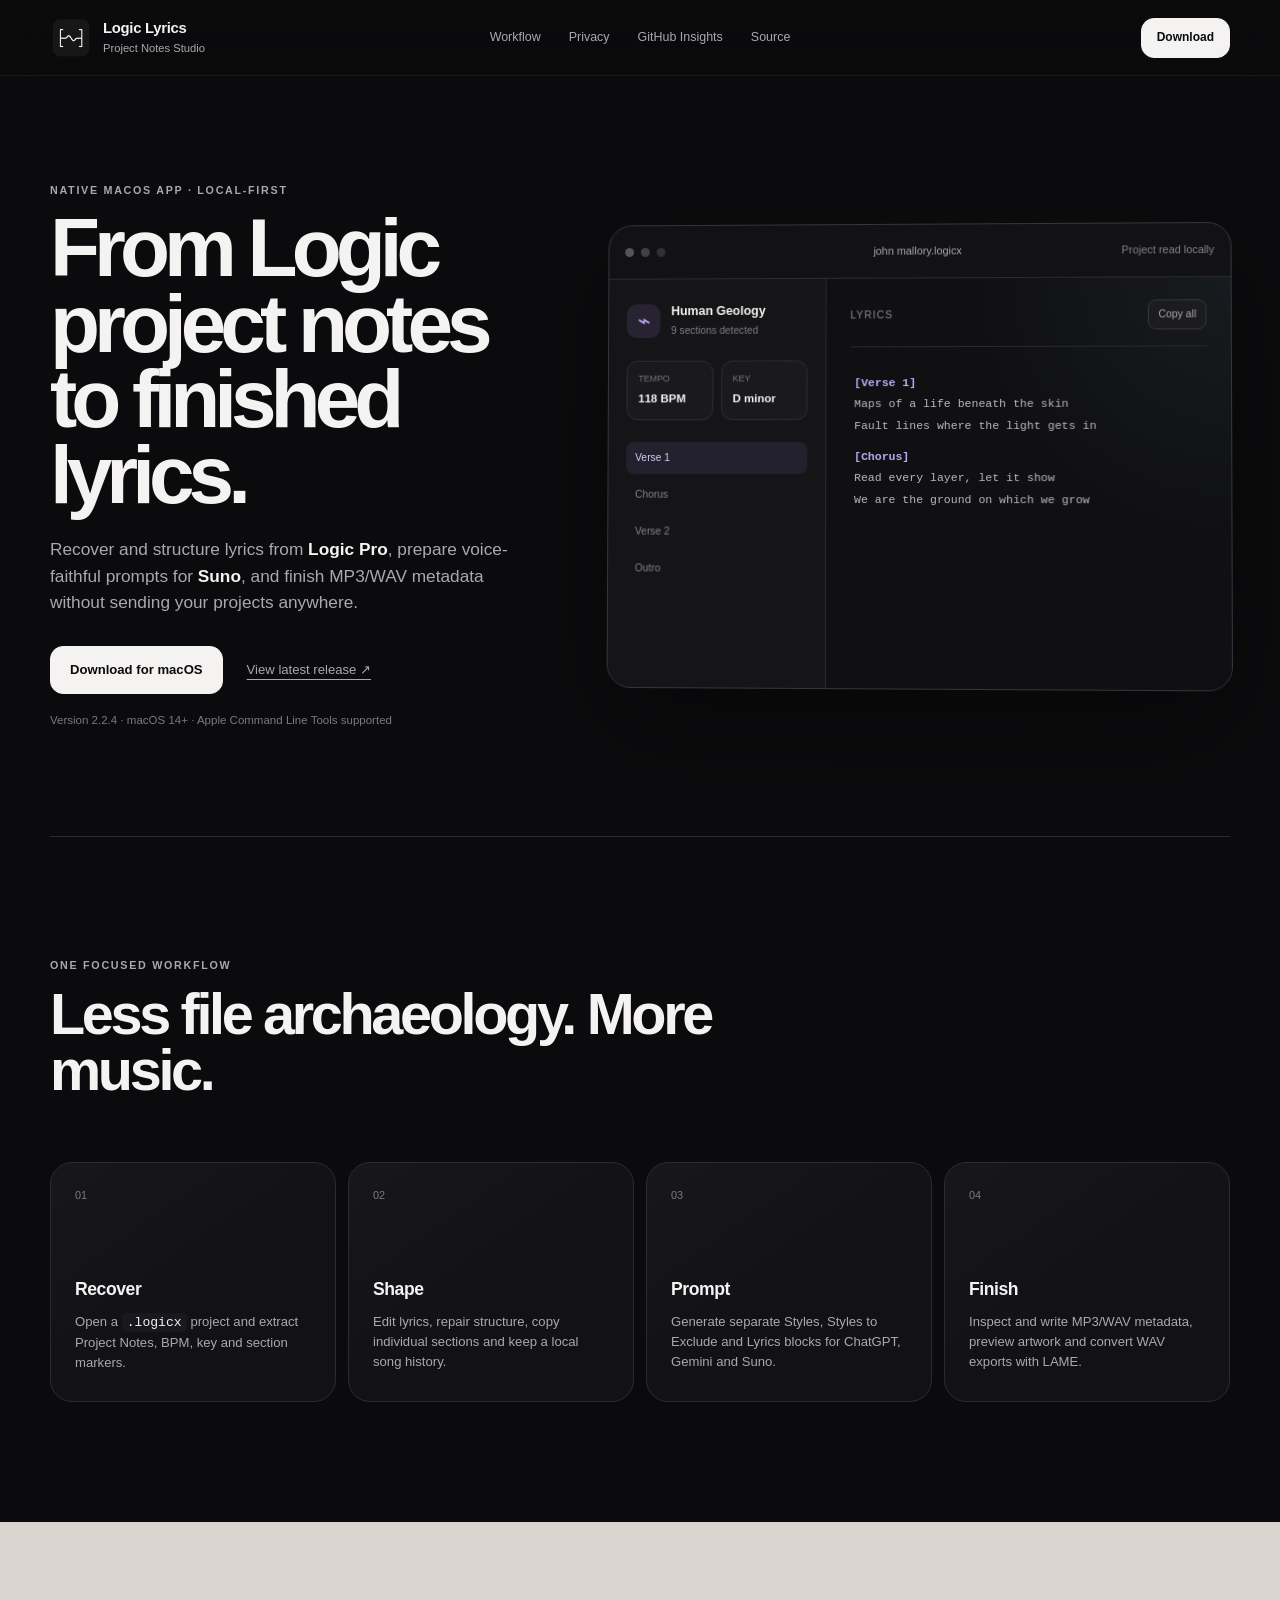
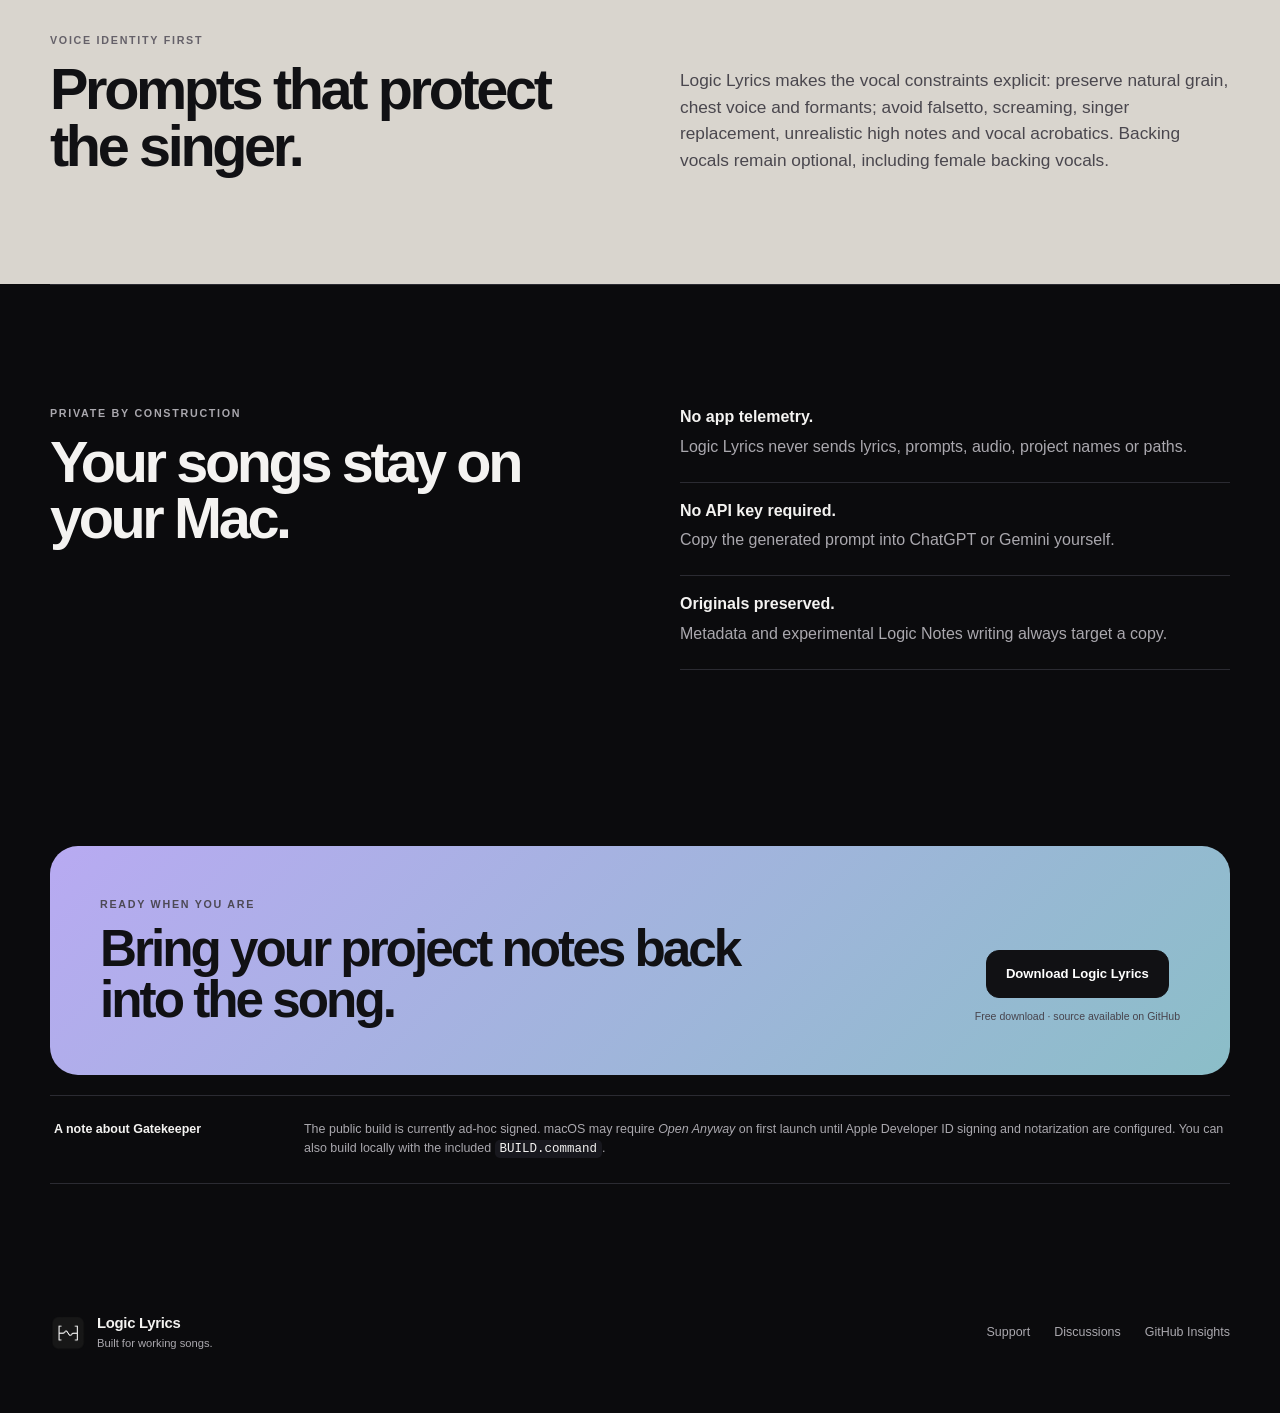
==== commit 9d2ad90d: "Update GitHub statistics" ====
--- a/index.html
+++ b/index.html
@@ -21,7 +21,7 @@
     "name": "Logic Lyrics",
     "applicationCategory": "MultimediaApplication",
     "operatingSystem": "macOS 14 or later",
-    "softwareVersion": "2.2.3",
+    "softwareVersion": "2.2.4",
     "downloadUrl": "https://github.com/syb-illin/LogicLyrics/releases/latest/download/LogicLyrics.app.zip",
     "codeRepository": "https://github.com/syb-illin/LogicLyrics",
     "description": "A native macOS studio for Logic Pro project notes, lyrics, Suno prompts, and audio metadata."
@@ -55,7 +55,7 @@
           <a class="button" href="https://github.com/syb-illin/LogicLyrics/releases/latest/download/LogicLyrics.app.zip">Download for macOS</a>
           <a class="text-link" href="https://github.com/syb-illin/LogicLyrics/releases/latest">View latest release <span aria-hidden="true">↗</span></a>
         </div>
-        <p class="requirements">Version 2.2.3 · macOS 14+ · Apple Command Line Tools supported</p>
+        <p class="requirements">Version 2.2.4 · macOS 14+ · Apple Command Line Tools supported</p>
       </div>
 
       <div class="studio-preview" aria-label="Logic Lyrics workflow preview">
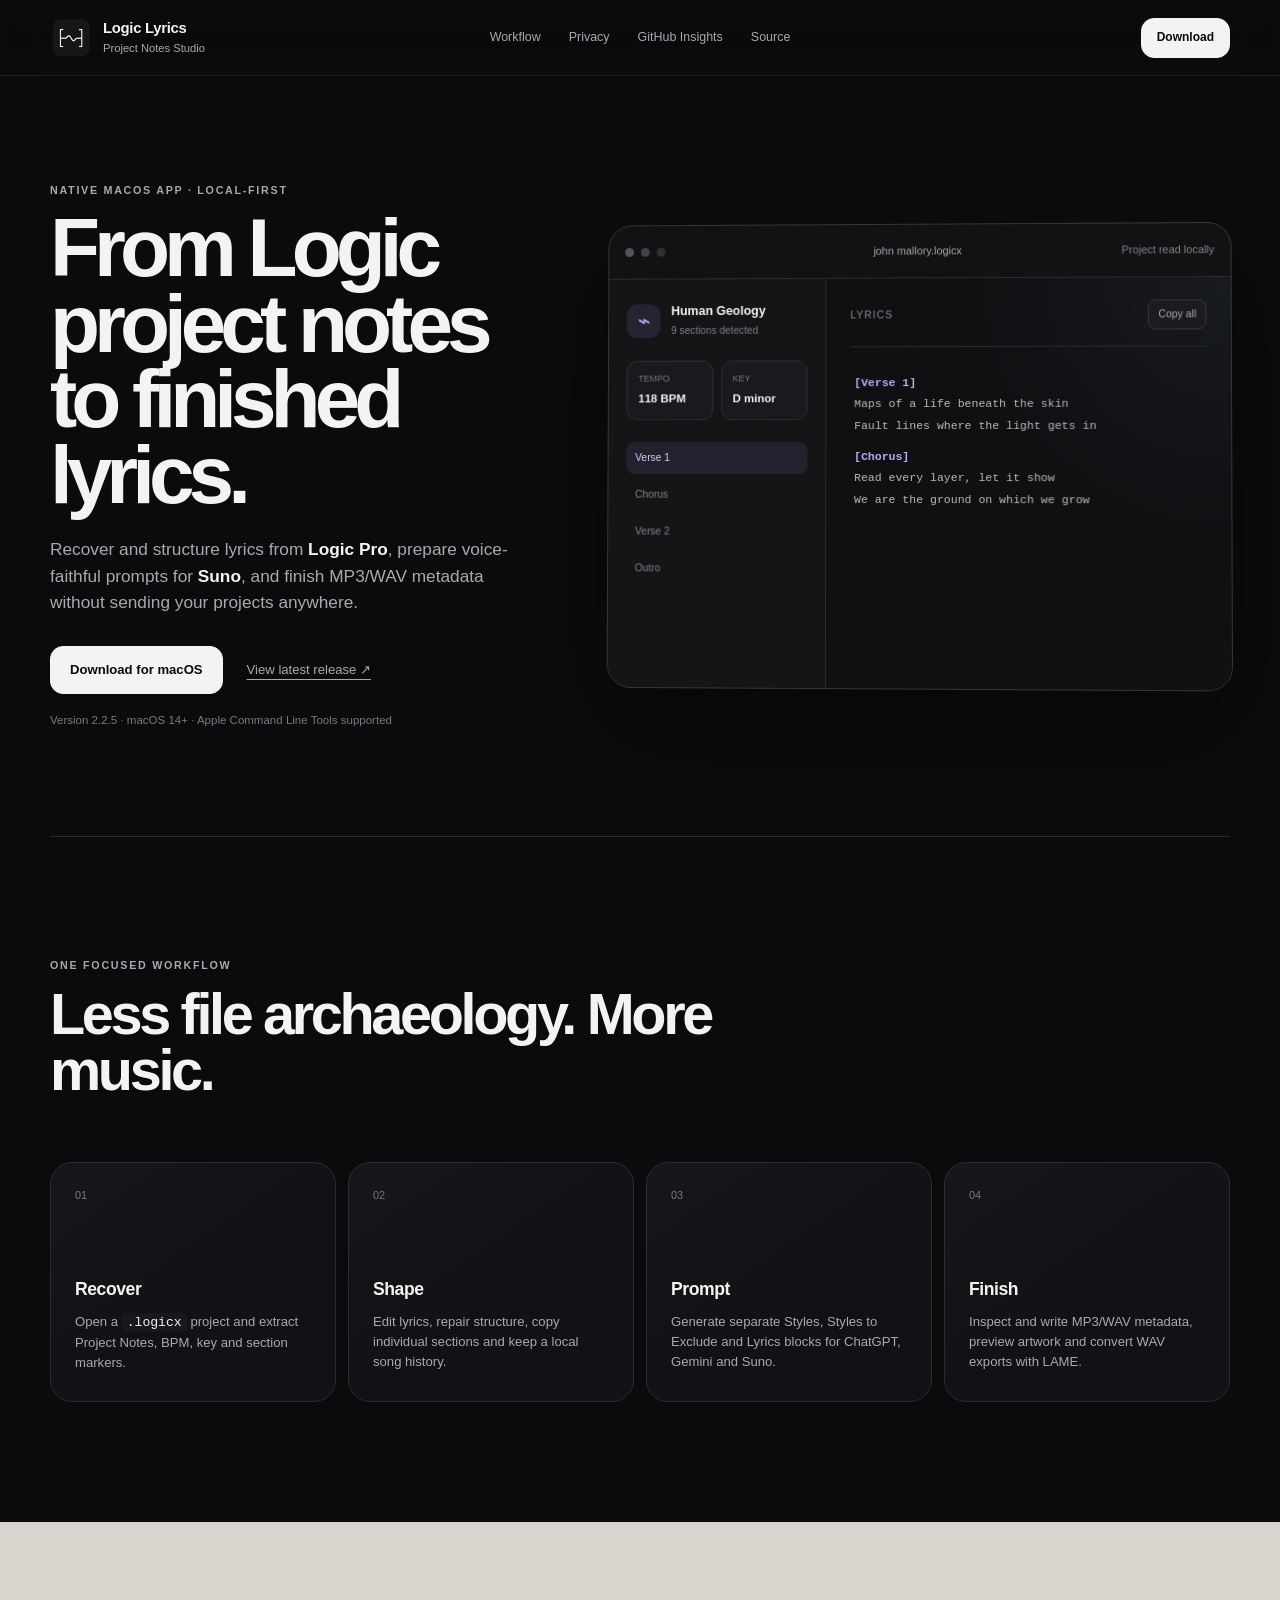
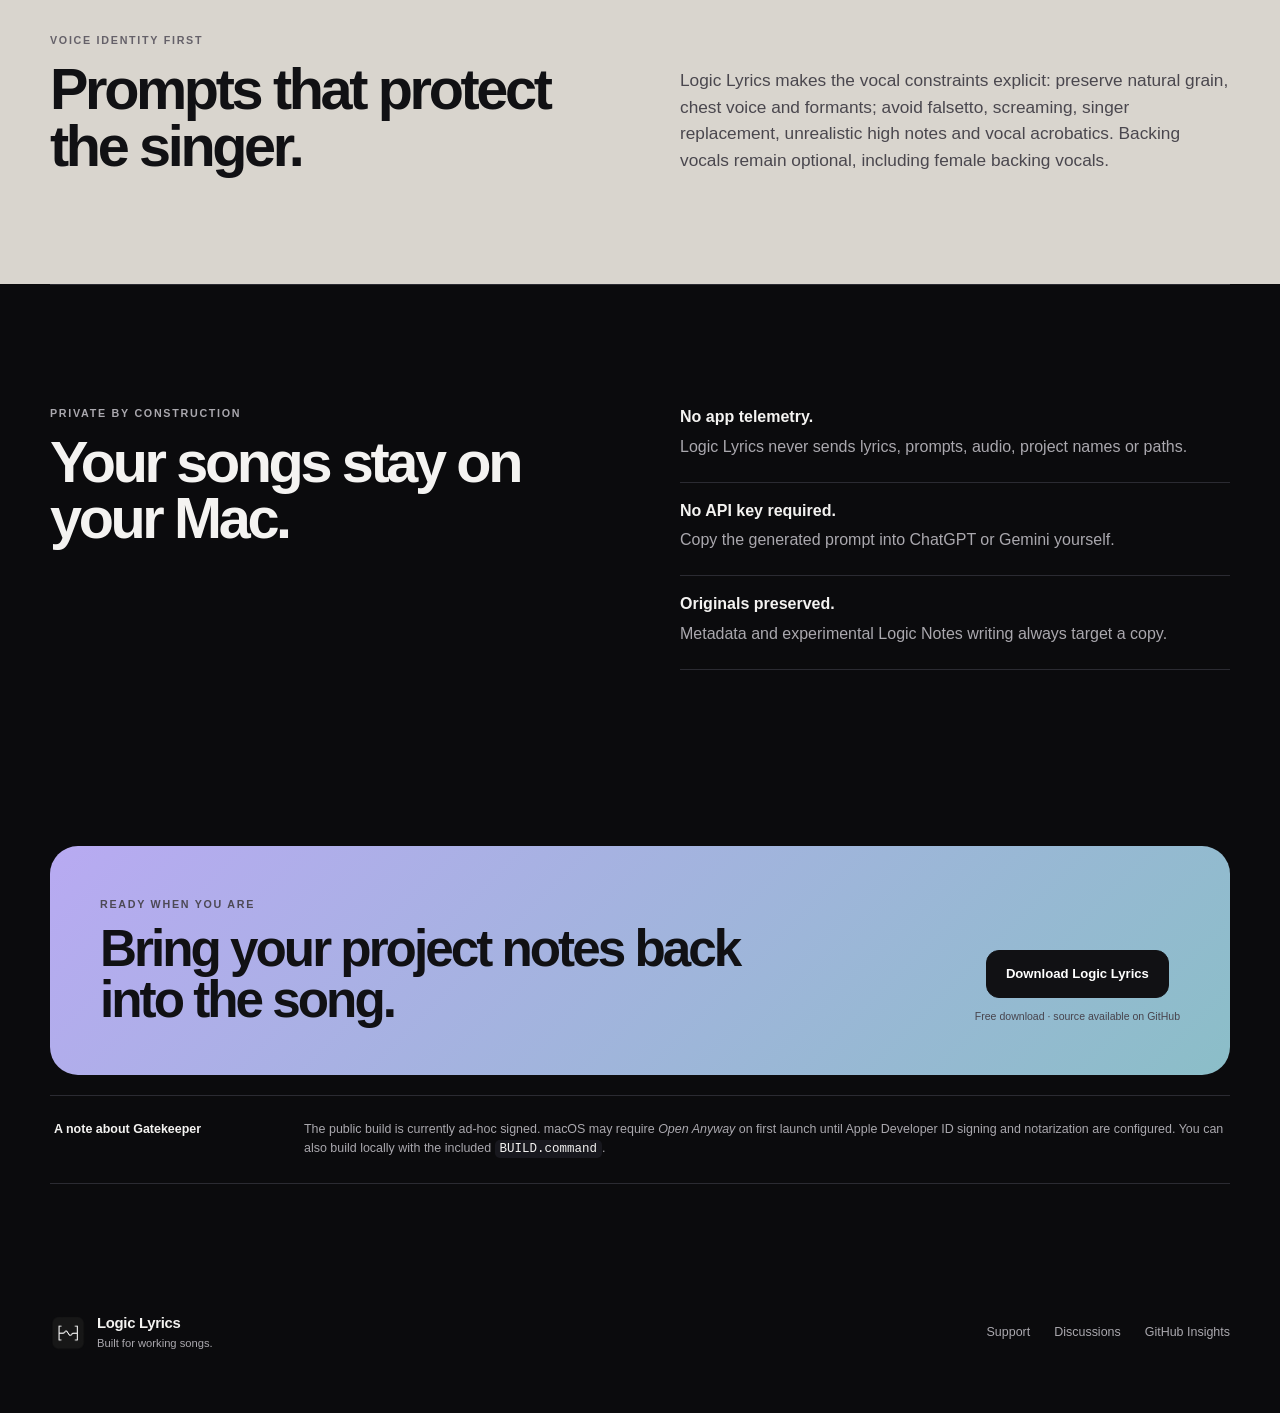
==== commit 83e8cfcf: "Update GitHub statistics" ====
--- a/index.html
+++ b/index.html
@@ -21,7 +21,7 @@
     "name": "Logic Lyrics",
     "applicationCategory": "MultimediaApplication",
     "operatingSystem": "macOS 14 or later",
-    "softwareVersion": "2.2.4",
+    "softwareVersion": "2.2.5",
     "downloadUrl": "https://github.com/syb-illin/LogicLyrics/releases/latest/download/LogicLyrics.app.zip",
     "codeRepository": "https://github.com/syb-illin/LogicLyrics",
     "description": "A native macOS studio for Logic Pro project notes, lyrics, Suno prompts, and audio metadata."
@@ -55,7 +55,7 @@
           <a class="button" href="https://github.com/syb-illin/LogicLyrics/releases/latest/download/LogicLyrics.app.zip">Download for macOS</a>
           <a class="text-link" href="https://github.com/syb-illin/LogicLyrics/releases/latest">View latest release <span aria-hidden="true">↗</span></a>
         </div>
-        <p class="requirements">Version 2.2.4 · macOS 14+ · Apple Command Line Tools supported</p>
+        <p class="requirements">Version 2.2.5 · macOS 14+ · Apple Command Line Tools supported</p>
       </div>
 
       <div class="studio-preview" aria-label="Logic Lyrics workflow preview">
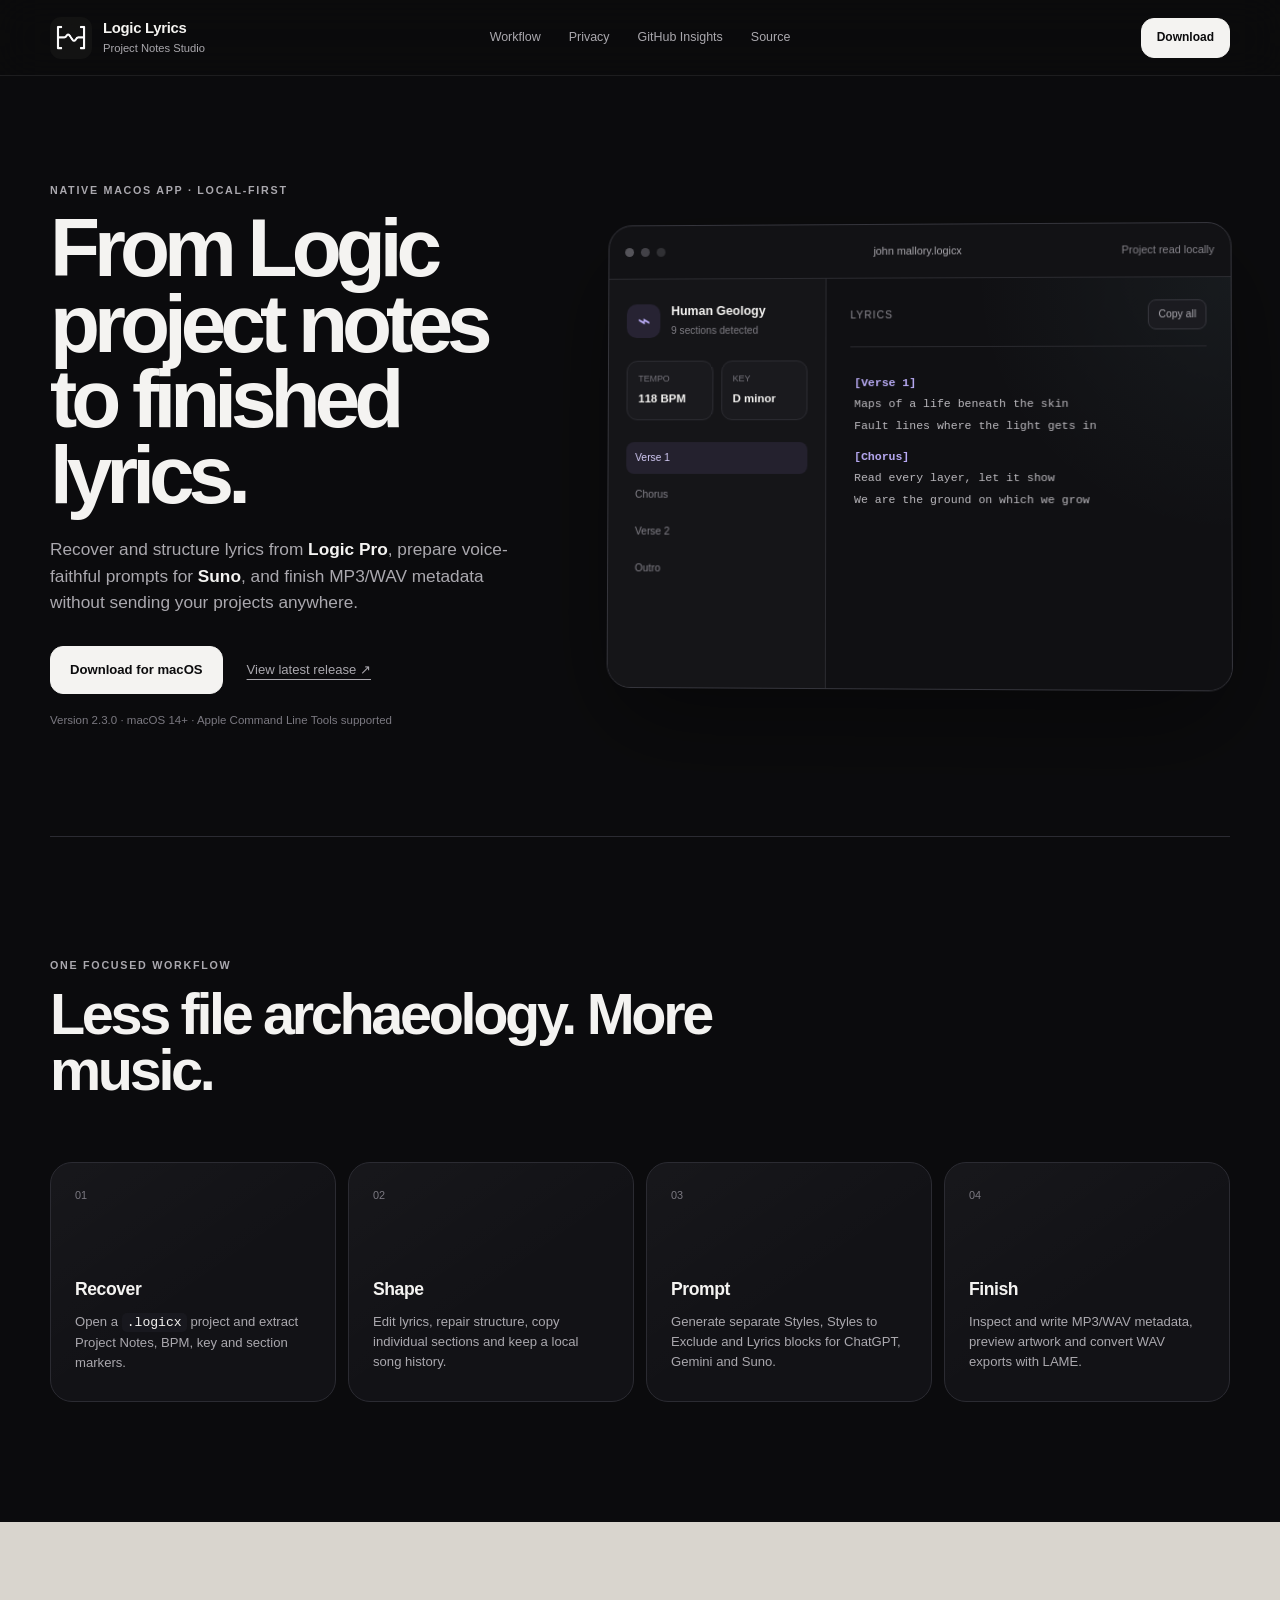
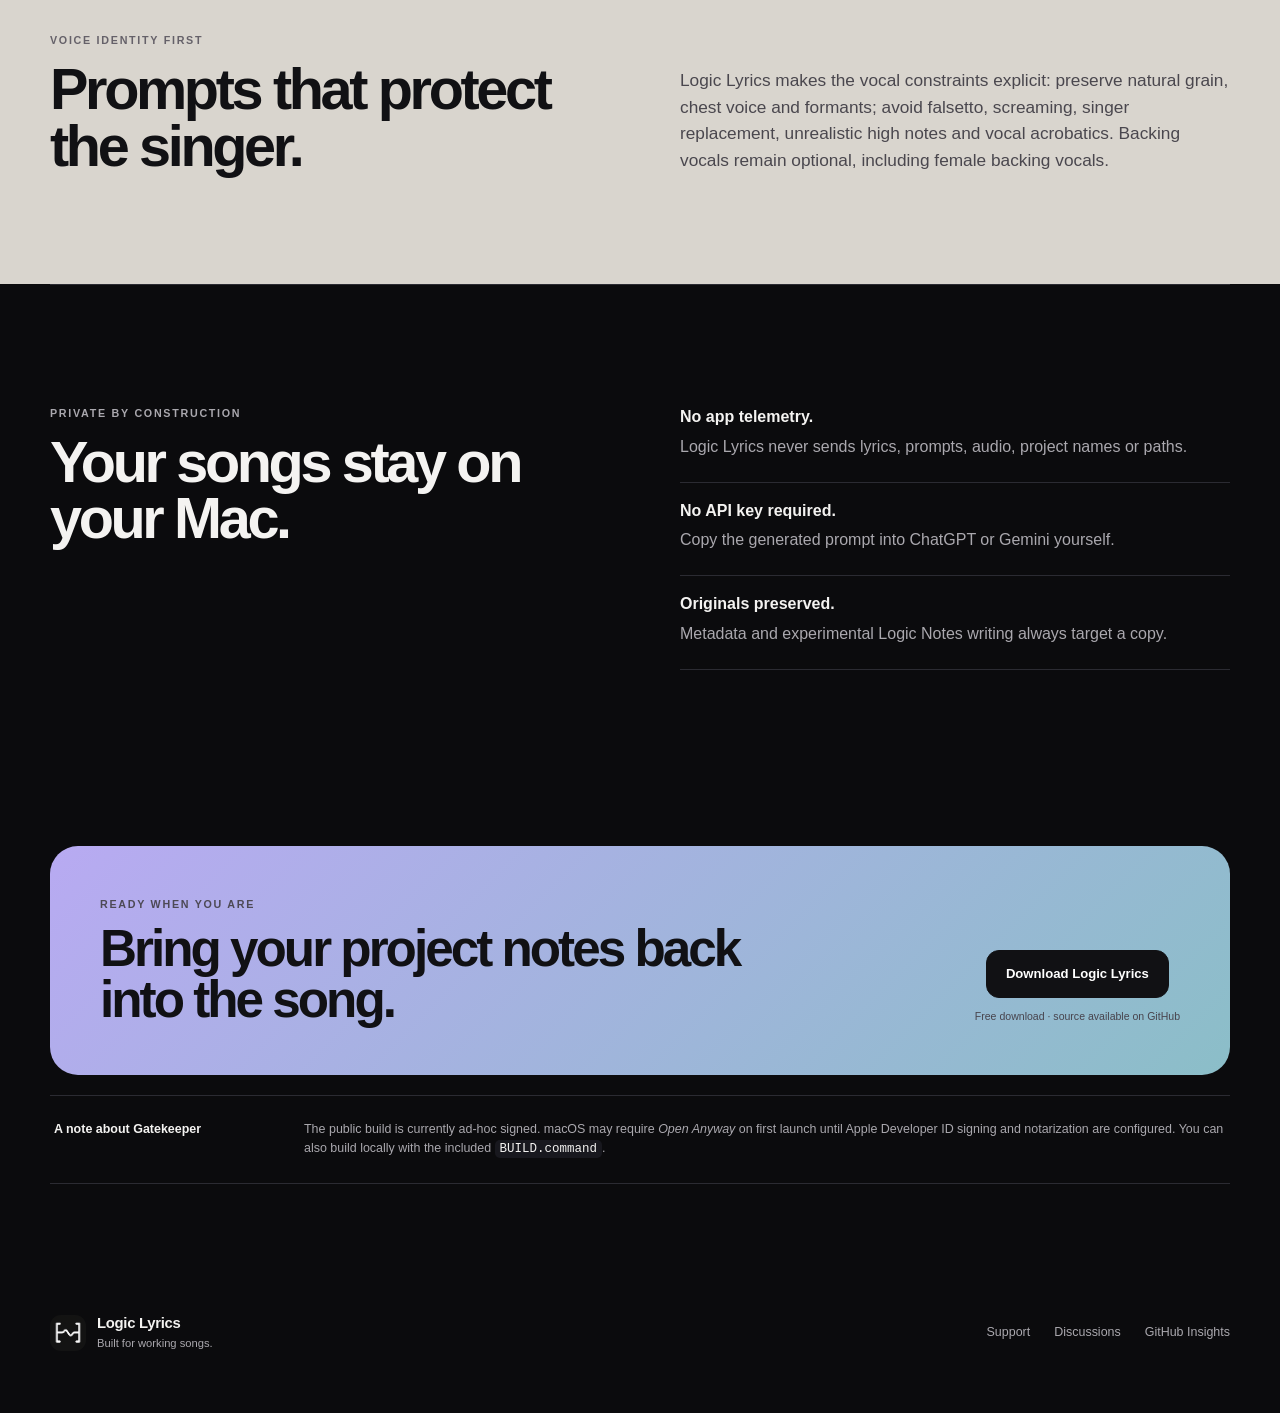
==== commit 9db7ac6d: "Update GitHub statistics" ====
--- a/index.html
+++ b/index.html
@@ -21,7 +21,7 @@
     "name": "Logic Lyrics",
     "applicationCategory": "MultimediaApplication",
     "operatingSystem": "macOS 14 or later",
-    "softwareVersion": "2.2.5",
+    "softwareVersion": "2.3.0",
     "downloadUrl": "https://github.com/syb-illin/LogicLyrics/releases/latest/download/LogicLyrics.app.zip",
     "codeRepository": "https://github.com/syb-illin/LogicLyrics",
     "description": "A native macOS studio for Logic Pro project notes, lyrics, Suno prompts, and audio metadata."
@@ -55,7 +55,7 @@
           <a class="button" href="https://github.com/syb-illin/LogicLyrics/releases/latest/download/LogicLyrics.app.zip">Download for macOS</a>
           <a class="text-link" href="https://github.com/syb-illin/LogicLyrics/releases/latest">View latest release <span aria-hidden="true">↗</span></a>
         </div>
-        <p class="requirements">Version 2.2.5 · macOS 14+ · Apple Command Line Tools supported</p>
+        <p class="requirements">Version 2.3.0 · macOS 14+ · Apple Command Line Tools supported</p>
       </div>
 
       <div class="studio-preview" aria-label="Logic Lyrics workflow preview">
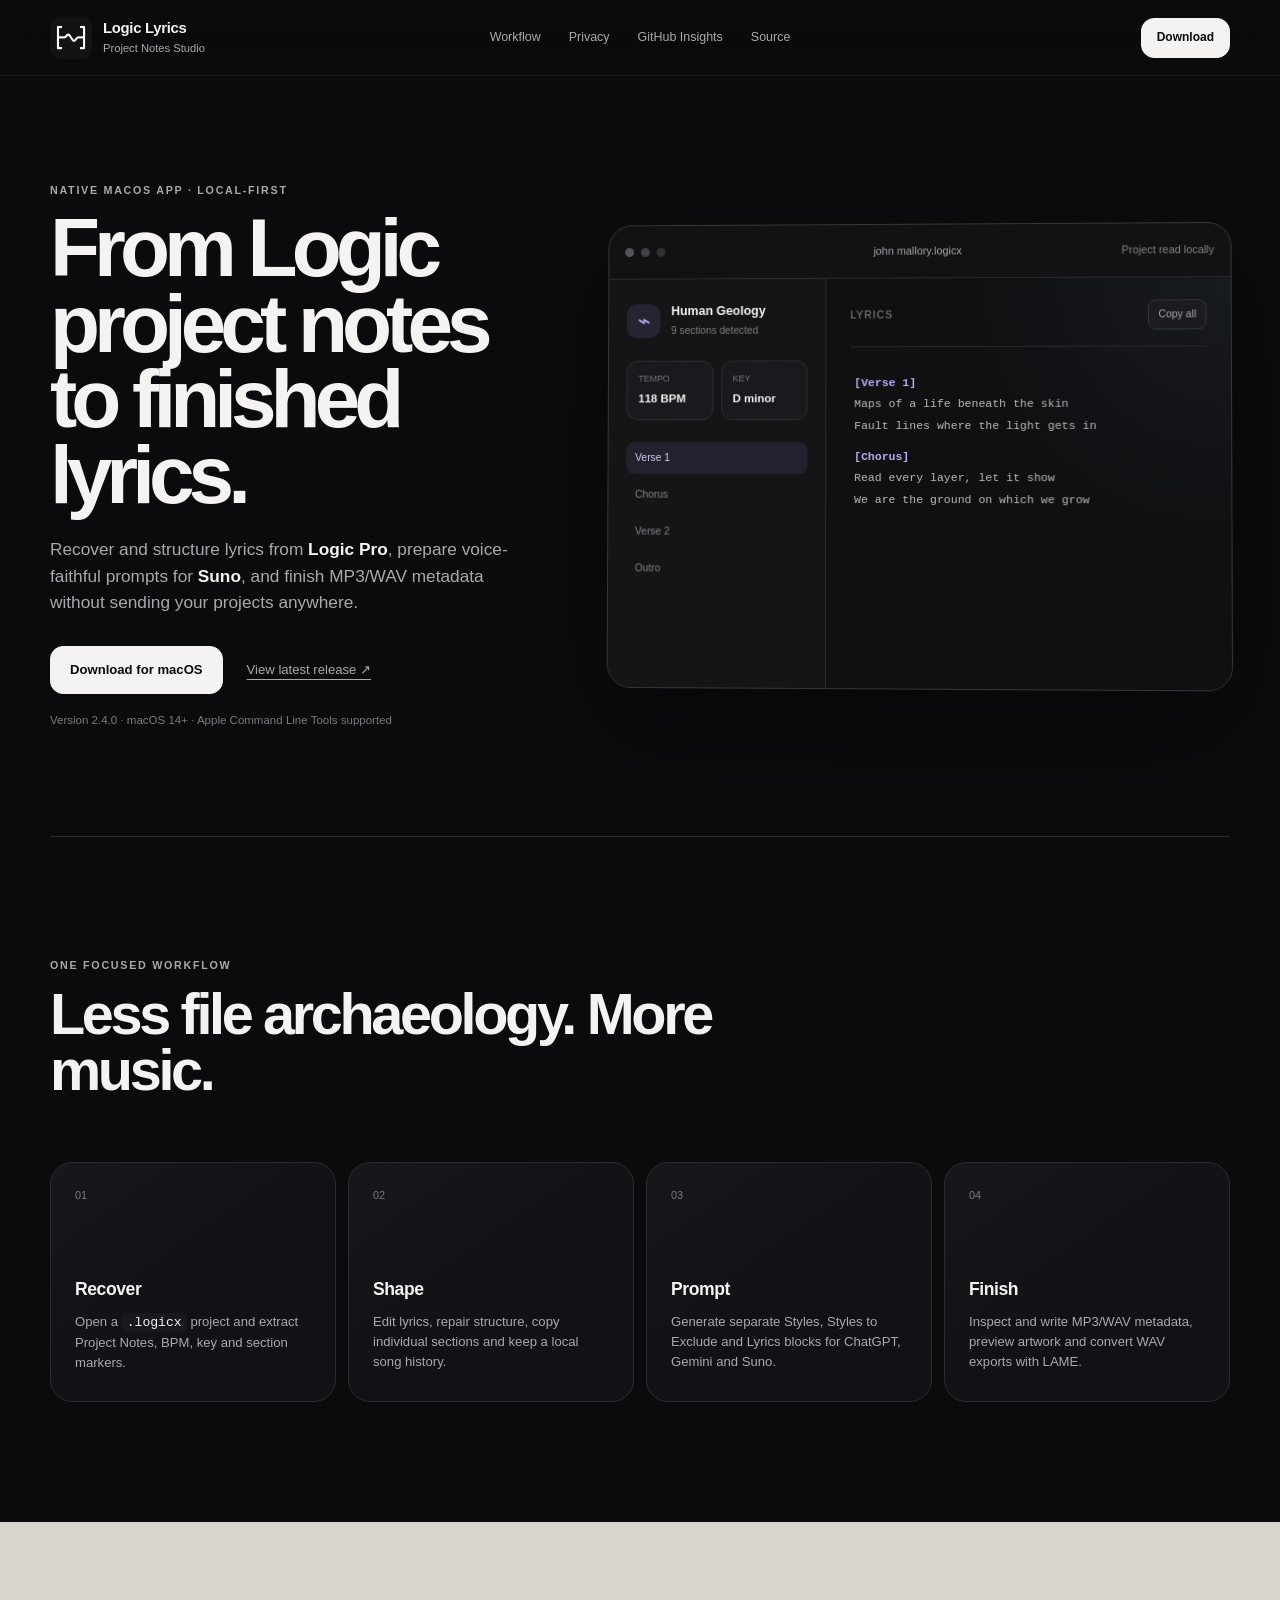
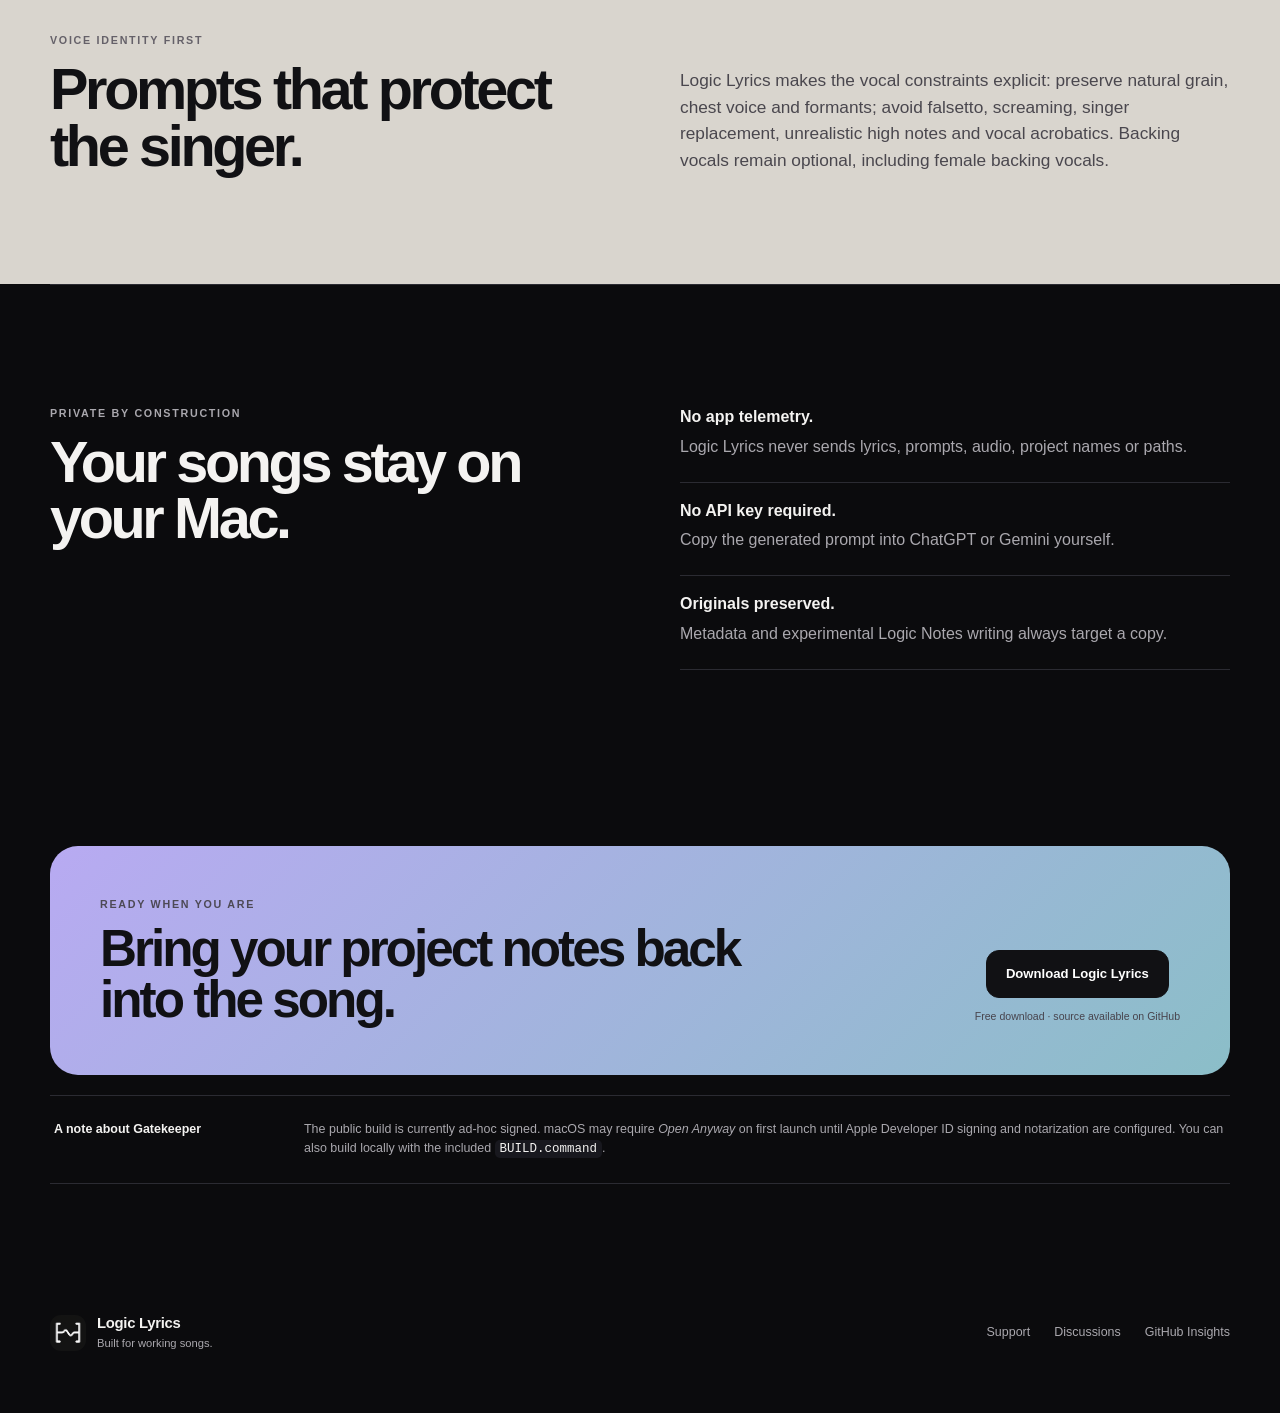
==== commit 263b38e0: "Update GitHub statistics" ====
--- a/index.html
+++ b/index.html
@@ -21,7 +21,7 @@
     "name": "Logic Lyrics",
     "applicationCategory": "MultimediaApplication",
     "operatingSystem": "macOS 14 or later",
-    "softwareVersion": "2.3.0",
+    "softwareVersion": "2.4.0",
     "downloadUrl": "https://github.com/syb-illin/LogicLyrics/releases/latest/download/LogicLyrics.app.zip",
     "codeRepository": "https://github.com/syb-illin/LogicLyrics",
     "description": "A native macOS studio for Logic Pro project notes, lyrics, Suno prompts, and audio metadata."
@@ -55,7 +55,7 @@
           <a class="button" href="https://github.com/syb-illin/LogicLyrics/releases/latest/download/LogicLyrics.app.zip">Download for macOS</a>
           <a class="text-link" href="https://github.com/syb-illin/LogicLyrics/releases/latest">View latest release <span aria-hidden="true">↗</span></a>
         </div>
-        <p class="requirements">Version 2.3.0 · macOS 14+ · Apple Command Line Tools supported</p>
+        <p class="requirements">Version 2.4.0 · macOS 14+ · Apple Command Line Tools supported</p>
       </div>
 
       <div class="studio-preview" aria-label="Logic Lyrics workflow preview">
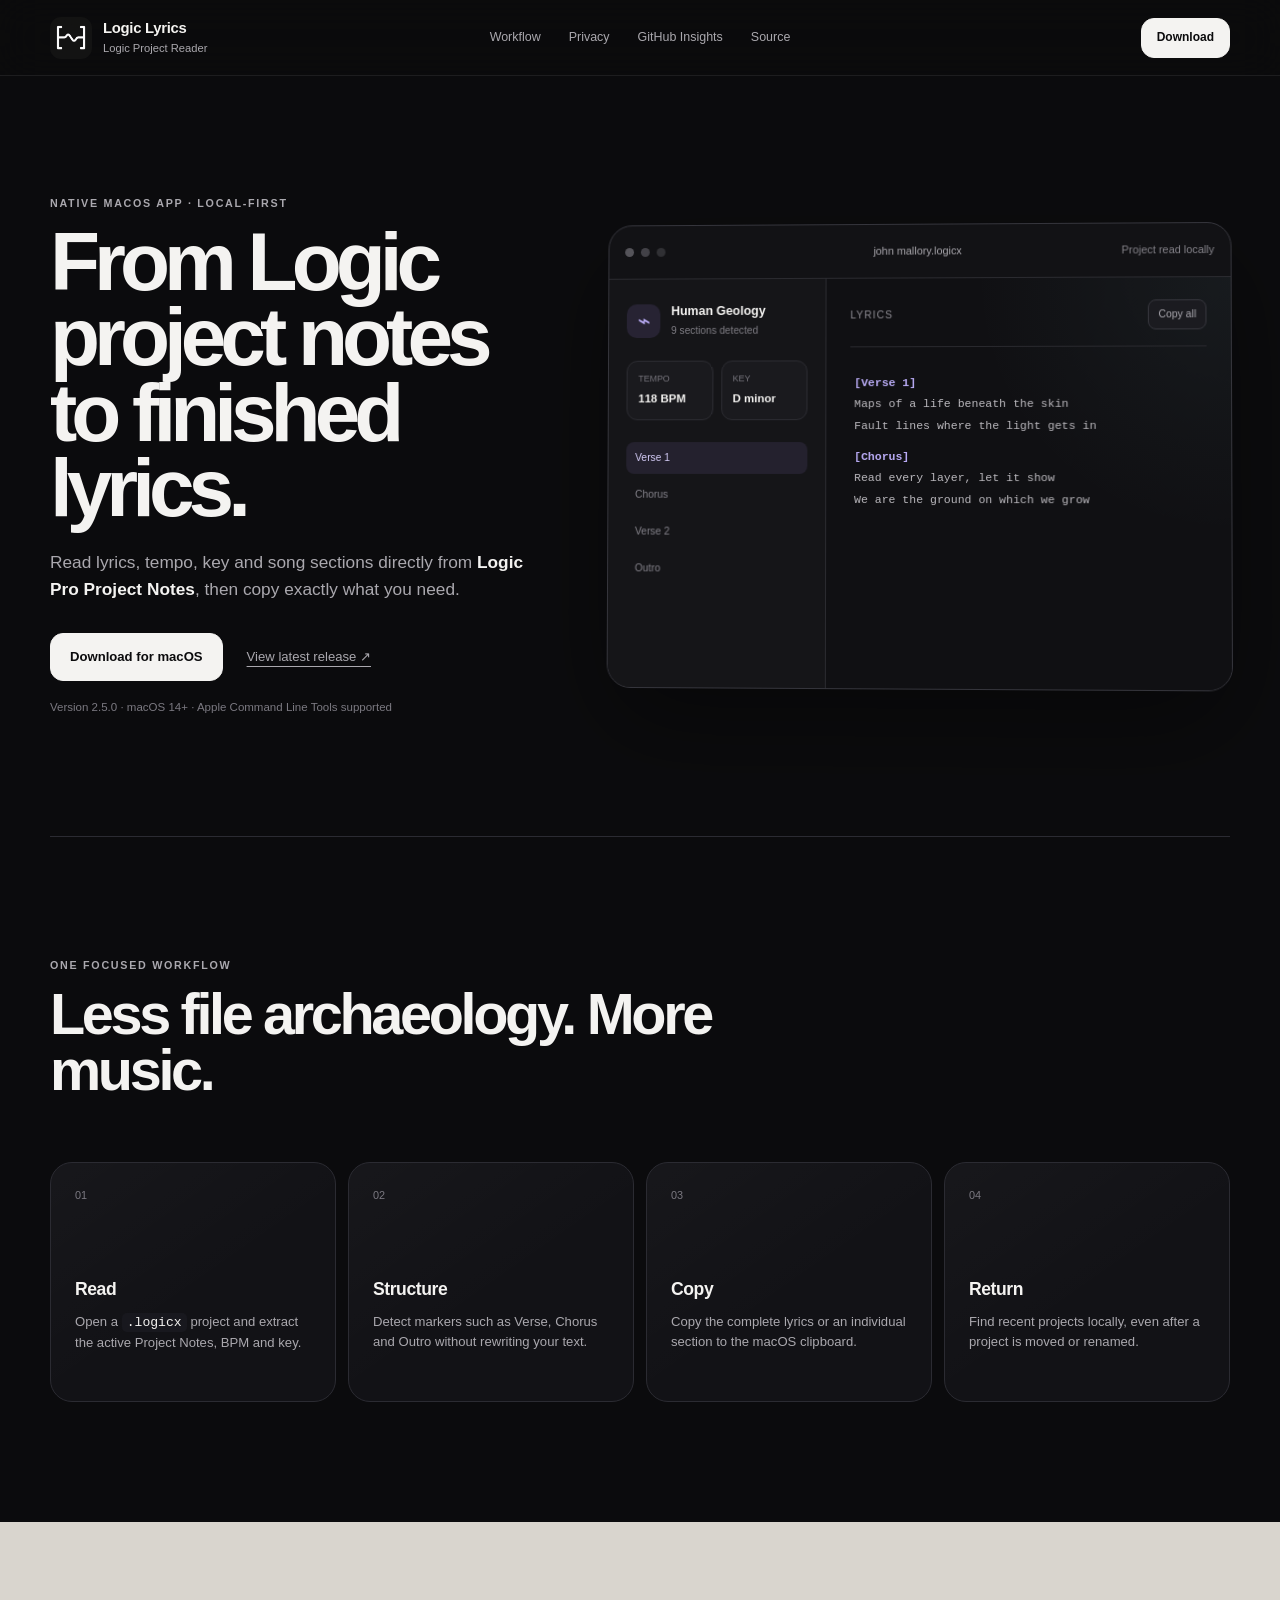
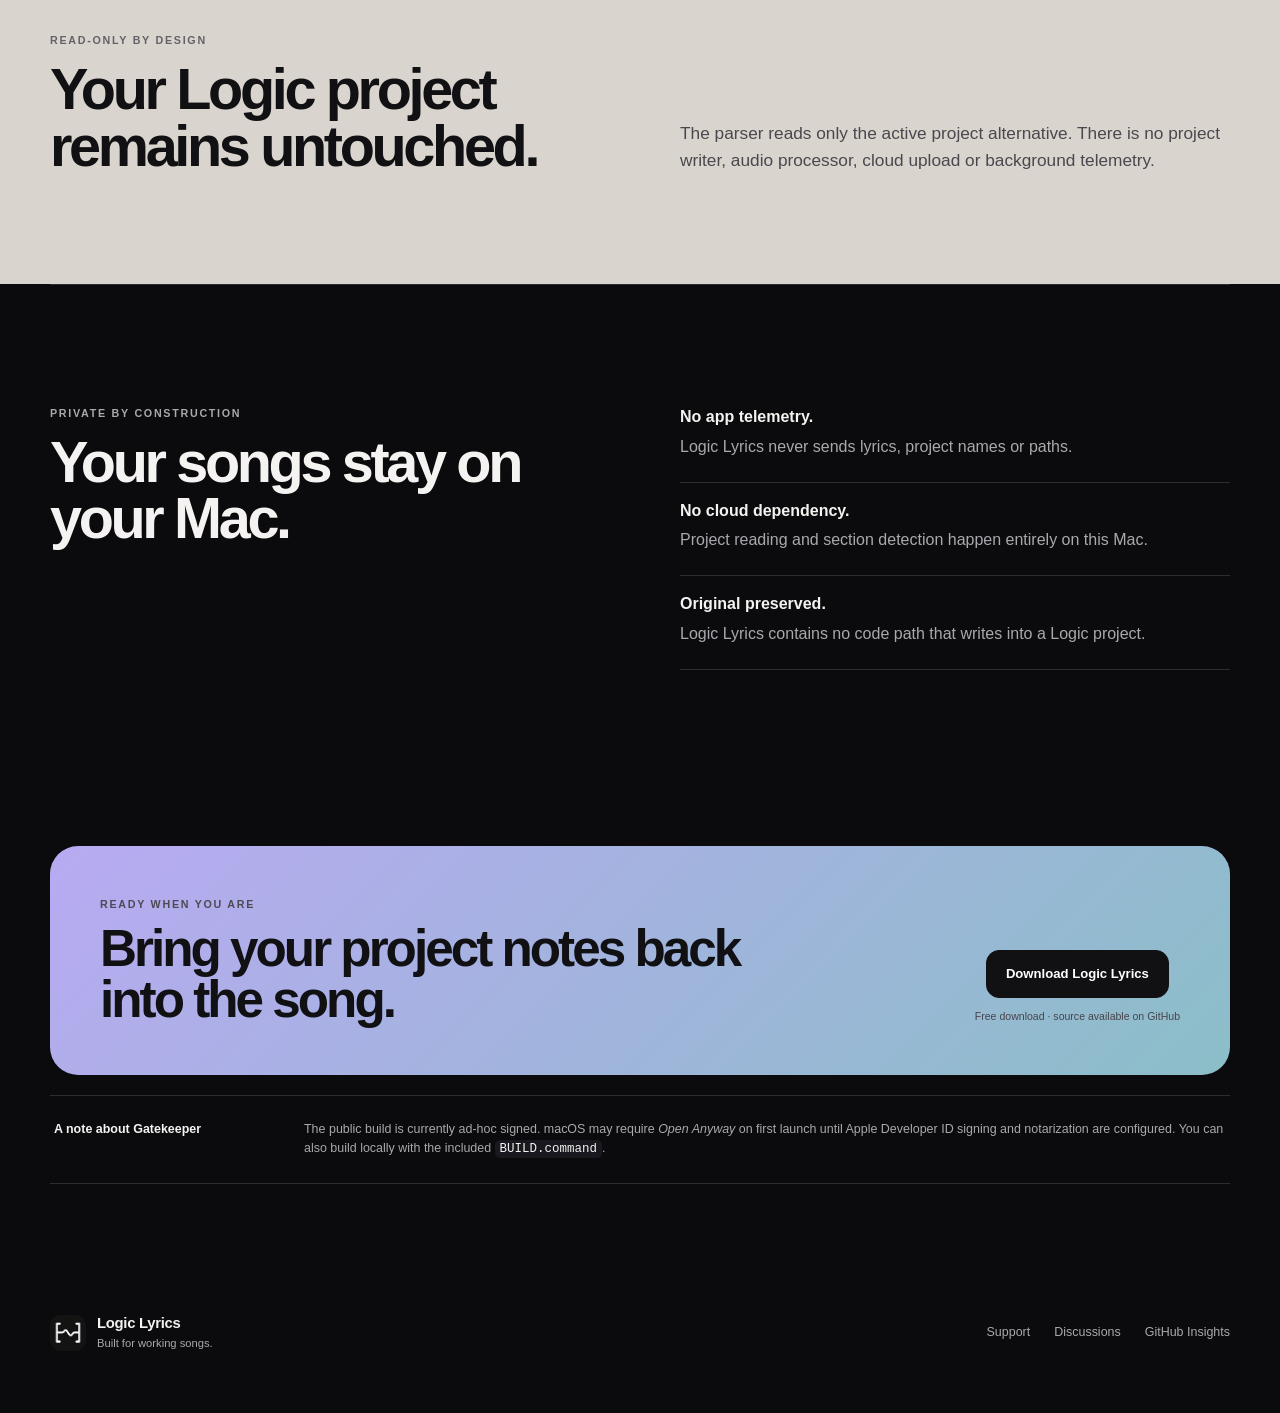
==== commit 94bd74cf: "Update GitHub statistics" ====
--- a/index.html
+++ b/index.html
@@ -4,14 +4,14 @@
   <meta charset="utf-8">
   <meta name="viewport" content="width=device-width, initial-scale=1">
   <meta name="theme-color" content="#0b0b0d">
-  <meta name="description" content="Logic Lyrics is a private, native macOS studio for recovering and structuring Logic Pro project notes, preparing Suno prompts, and tagging audio exports.">
+  <meta name="description" content="Logic Lyrics is a focused native macOS reader for lyrics, tempo and key stored in Logic Pro Project Notes.">
   <meta property="og:type" content="website">
-  <meta property="og:title" content="Logic Lyrics — Project Notes Studio for macOS">
-  <meta property="og:description" content="Recover lyrics from Logic Pro projects, prepare voice-faithful Suno prompts, and finish MP3/WAV metadata locally.">
+  <meta property="og:title" content="Logic Lyrics — Logic Pro Project Notes reader for macOS">
+  <meta property="og:description" content="Read and copy lyrics, tempo, key and sections directly from a local Logic Pro project.">
   <meta property="og:url" content="https://syb-illin.github.io/LogicLyrics/">
   <meta property="og:image" content="https://syb-illin.github.io/LogicLyrics/assets/social-preview.png">
   <meta name="twitter:card" content="summary_large_image">
-  <title>Logic Lyrics — Project Notes Studio for macOS</title>
+  <title>Logic Lyrics — Logic Pro Project Notes reader for macOS</title>
   <link rel="icon" href="assets/app-icon.png">
   <link rel="stylesheet" href="product.css">
   <script type="application/ld+json">
@@ -21,10 +21,10 @@
     "name": "Logic Lyrics",
     "applicationCategory": "MultimediaApplication",
     "operatingSystem": "macOS 14 or later",
-    "softwareVersion": "2.4.0",
+    "softwareVersion": "2.5.0",
     "downloadUrl": "https://github.com/syb-illin/LogicLyrics/releases/latest/download/LogicLyrics.app.zip",
     "codeRepository": "https://github.com/syb-illin/LogicLyrics",
-    "description": "A native macOS studio for Logic Pro project notes, lyrics, Suno prompts, and audio metadata."
+    "description": "A focused native macOS reader for Logic Pro Project Notes, lyrics, tempo and key."
   }
   </script>
 </head>
@@ -34,7 +34,7 @@
   <header class="site-header">
     <a class="brand" href="#top" aria-label="Logic Lyrics home">
       <img src="assets/app-icon.png" alt="" width="42" height="42">
-      <span><strong>Logic Lyrics</strong><small>Project Notes Studio</small></span>
+      <span><strong>Logic Lyrics</strong><small>Logic Project Reader</small></span>
     </a>
     <nav aria-label="Primary navigation">
       <a href="#workflow">Workflow</a>
@@ -50,12 +50,12 @@
       <div class="hero-copy">
         <p class="eyebrow">Native macOS app · local-first</p>
         <h1 id="hero-title">From Logic project notes to finished lyrics.</h1>
-        <p class="lede">Recover and structure lyrics from <strong>Logic Pro</strong>, prepare voice-faithful prompts for <strong>Suno</strong>, and finish MP3/WAV metadata without sending your projects anywhere.</p>
+        <p class="lede">Read lyrics, tempo, key and song sections directly from <strong>Logic Pro Project Notes</strong>, then copy exactly what you need.</p>
         <div class="hero-actions">
           <a class="button" href="https://github.com/syb-illin/LogicLyrics/releases/latest/download/LogicLyrics.app.zip">Download for macOS</a>
           <a class="text-link" href="https://github.com/syb-illin/LogicLyrics/releases/latest">View latest release <span aria-hidden="true">↗</span></a>
         </div>
-        <p class="requirements">Version 2.4.0 · macOS 14+ · Apple Command Line Tools supported</p>
+        <p class="requirements">Version 2.5.0 · macOS 14+ · Apple Command Line Tools supported</p>
       </div>
 
       <div class="studio-preview" aria-label="Logic Lyrics workflow preview">
@@ -98,19 +98,19 @@
       <p class="eyebrow">One focused workflow</p>
       <h2 id="workflow-title">Less file archaeology. More music.</h2>
       <div class="feature-grid">
-        <article><span class="index">01</span><h3>Recover</h3><p>Open a <code>.logicx</code> project and extract Project Notes, BPM, key and section markers.</p></article>
-        <article><span class="index">02</span><h3>Shape</h3><p>Edit lyrics, repair structure, copy individual sections and keep a local song history.</p></article>
-        <article><span class="index">03</span><h3>Prompt</h3><p>Generate separate Styles, Styles to Exclude and Lyrics blocks for ChatGPT, Gemini and Suno.</p></article>
-        <article><span class="index">04</span><h3>Finish</h3><p>Inspect and write MP3/WAV metadata, preview artwork and convert WAV exports with LAME.</p></article>
+        <article><span class="index">01</span><h3>Read</h3><p>Open a <code>.logicx</code> project and extract the active Project Notes, BPM and key.</p></article>
+        <article><span class="index">02</span><h3>Structure</h3><p>Detect markers such as Verse, Chorus and Outro without rewriting your text.</p></article>
+        <article><span class="index">03</span><h3>Copy</h3><p>Copy the complete lyrics or an individual section to the macOS clipboard.</p></article>
+        <article><span class="index">04</span><h3>Return</h3><p>Find recent projects locally, even after a project is moved or renamed.</p></article>
       </div>
     </section>
 
     <section class="voice-section" aria-labelledby="voice-title">
       <div>
-        <p class="eyebrow">Voice identity first</p>
-        <h2 id="voice-title">Prompts that protect the singer.</h2>
+        <p class="eyebrow">Read-only by design</p>
+        <h2 id="voice-title">Your Logic project remains untouched.</h2>
       </div>
-      <p>Logic Lyrics makes the vocal constraints explicit: preserve natural grain, chest voice and formants; avoid falsetto, screaming, singer replacement, unrealistic high notes and vocal acrobatics. Backing vocals remain optional, including female backing vocals.</p>
+      <p>The parser reads only the active project alternative. There is no project writer, audio processor, cloud upload or background telemetry.</p>
     </section>
 
     <section id="privacy" class="section privacy" aria-labelledby="privacy-title">
@@ -119,9 +119,9 @@
         <h2 id="privacy-title">Your songs stay on your Mac.</h2>
       </div>
       <div class="privacy-list">
-        <p><strong>No app telemetry.</strong> Logic Lyrics never sends lyrics, prompts, audio, project names or paths.</p>
-        <p><strong>No API key required.</strong> Copy the generated prompt into ChatGPT or Gemini yourself.</p>
-        <p><strong>Originals preserved.</strong> Metadata and experimental Logic Notes writing always target a copy.</p>
+        <p><strong>No app telemetry.</strong> Logic Lyrics never sends lyrics, project names or paths.</p>
+        <p><strong>No cloud dependency.</strong> Project reading and section detection happen entirely on this Mac.</p>
+        <p><strong>Original preserved.</strong> Logic Lyrics contains no code path that writes into a Logic project.</p>
       </div>
     </section>
 
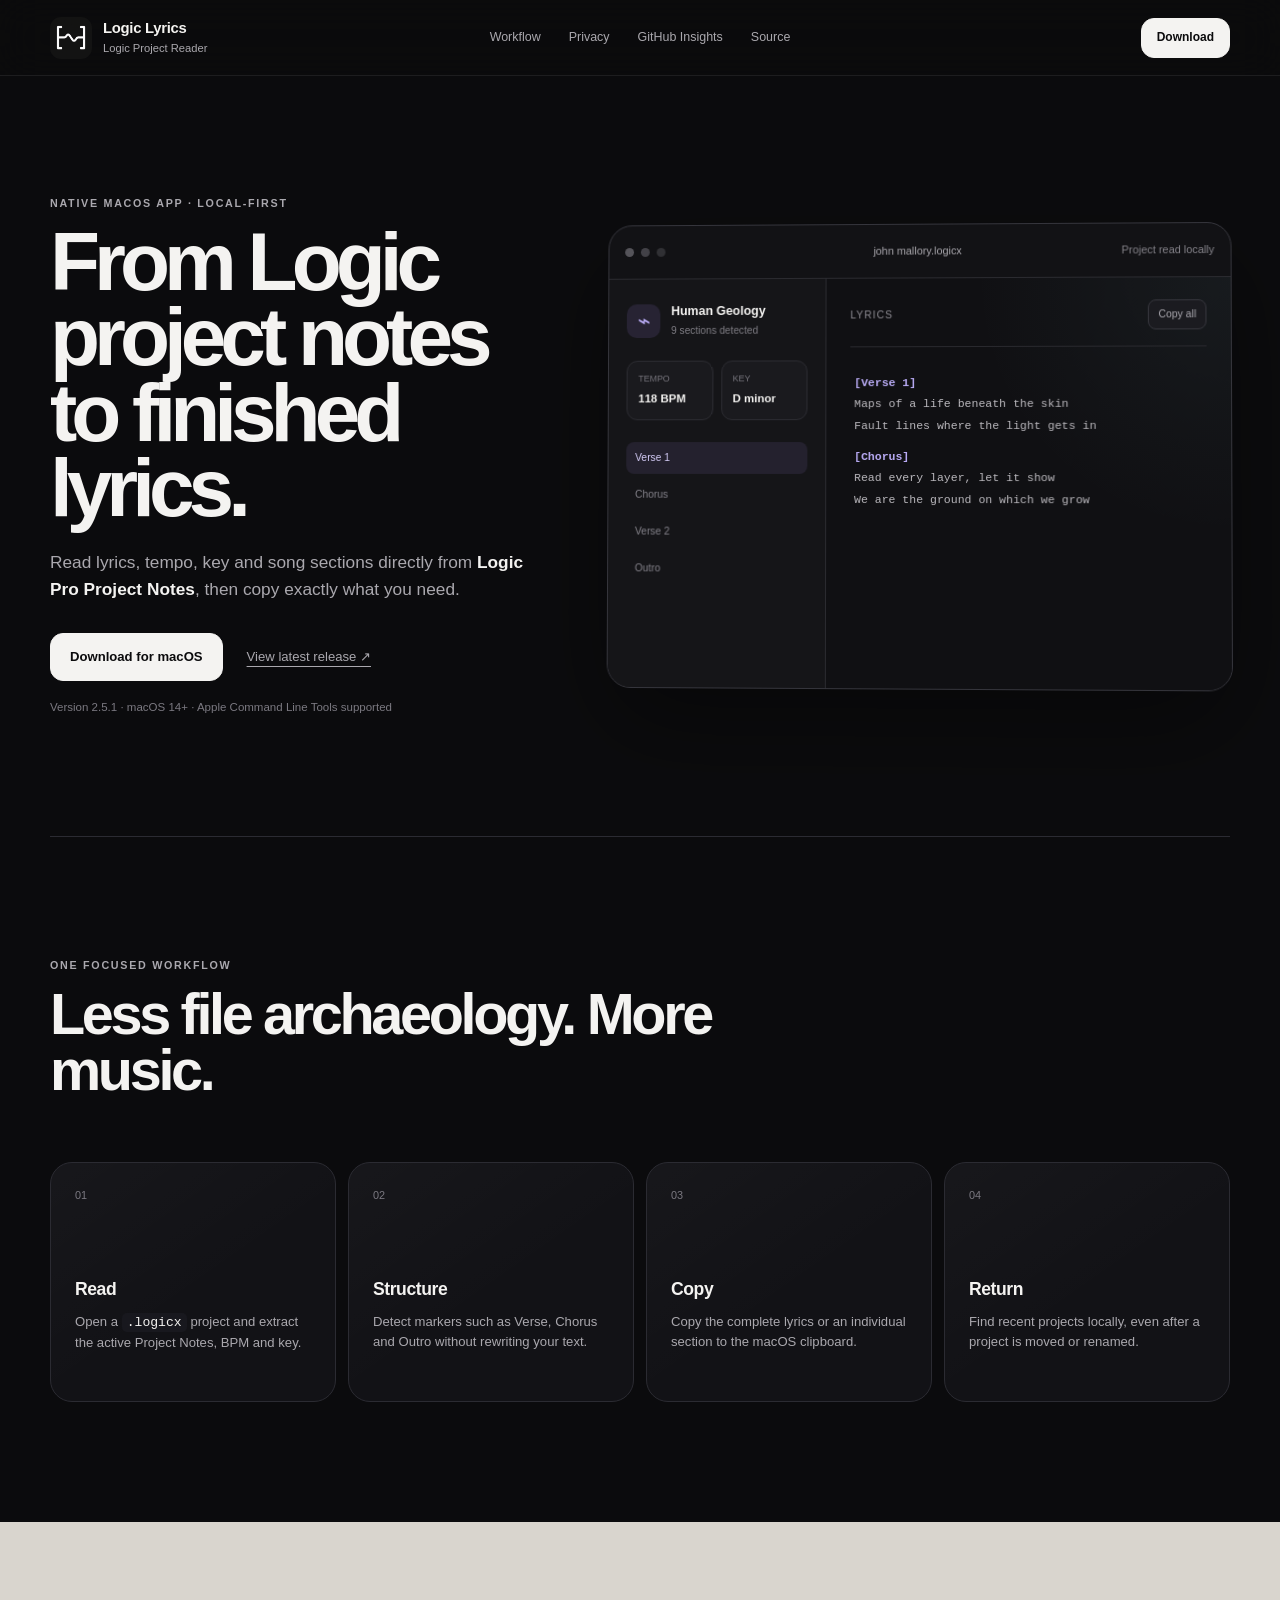
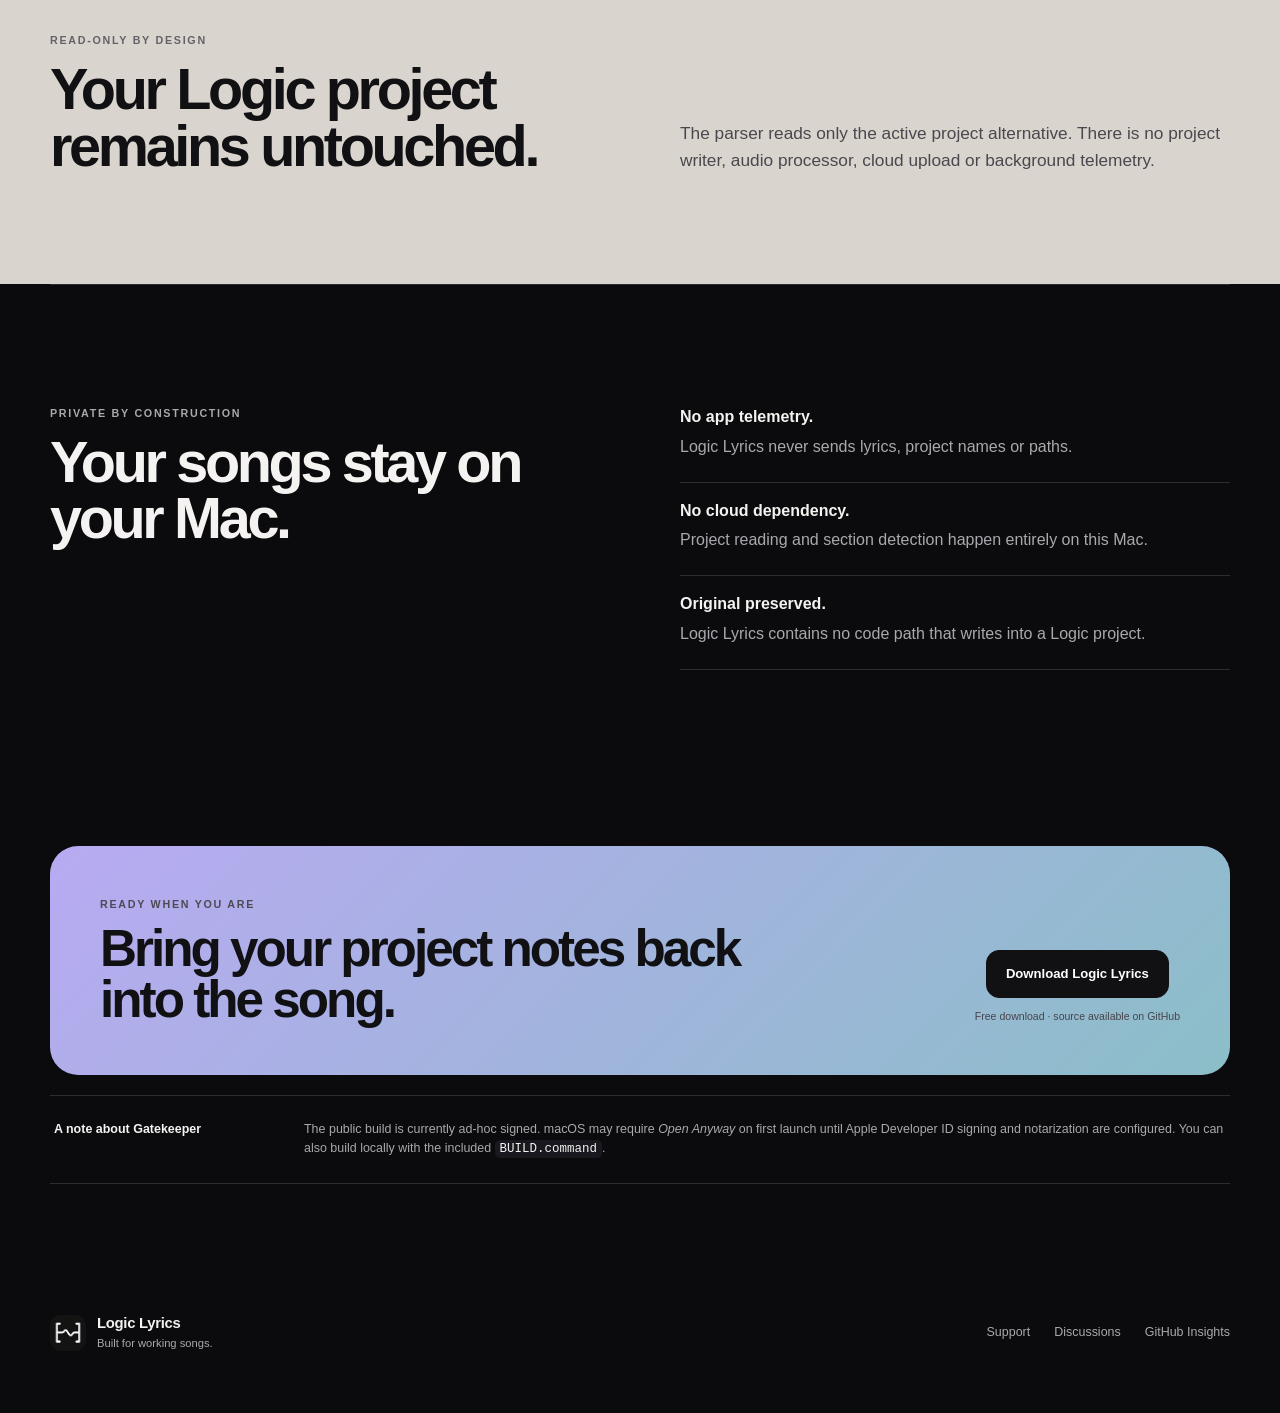
==== commit 25e2e00c: "Update GitHub statistics" ====
--- a/index.html
+++ b/index.html
@@ -21,7 +21,7 @@
     "name": "Logic Lyrics",
     "applicationCategory": "MultimediaApplication",
     "operatingSystem": "macOS 14 or later",
-    "softwareVersion": "2.5.0",
+    "softwareVersion": "2.5.1",
     "downloadUrl": "https://github.com/syb-illin/LogicLyrics/releases/latest/download/LogicLyrics.app.zip",
     "codeRepository": "https://github.com/syb-illin/LogicLyrics",
     "description": "A focused native macOS reader for Logic Pro Project Notes, lyrics, tempo and key."
@@ -55,7 +55,7 @@
           <a class="button" href="https://github.com/syb-illin/LogicLyrics/releases/latest/download/LogicLyrics.app.zip">Download for macOS</a>
           <a class="text-link" href="https://github.com/syb-illin/LogicLyrics/releases/latest">View latest release <span aria-hidden="true">↗</span></a>
         </div>
-        <p class="requirements">Version 2.5.0 · macOS 14+ · Apple Command Line Tools supported</p>
+        <p class="requirements">Version 2.5.1 · macOS 14+ · Apple Command Line Tools supported</p>
       </div>
 
       <div class="studio-preview" aria-label="Logic Lyrics workflow preview">
